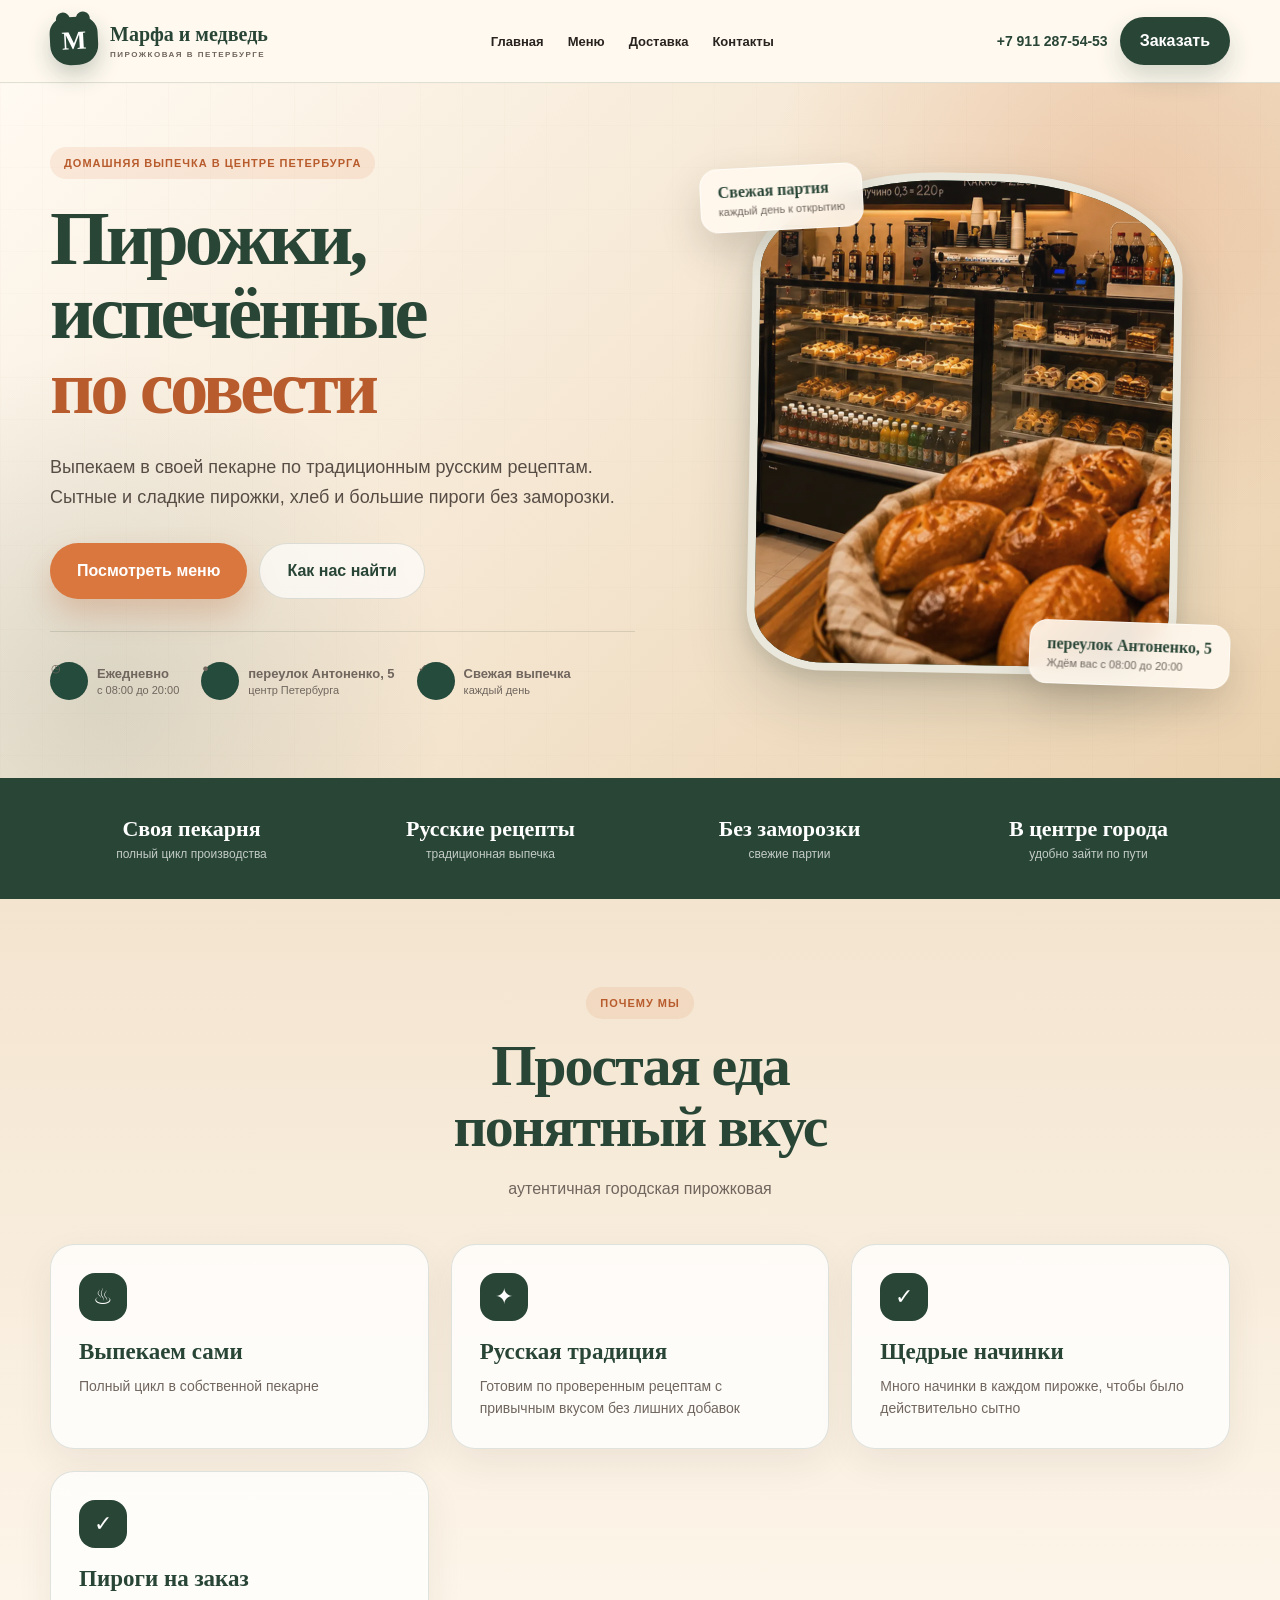
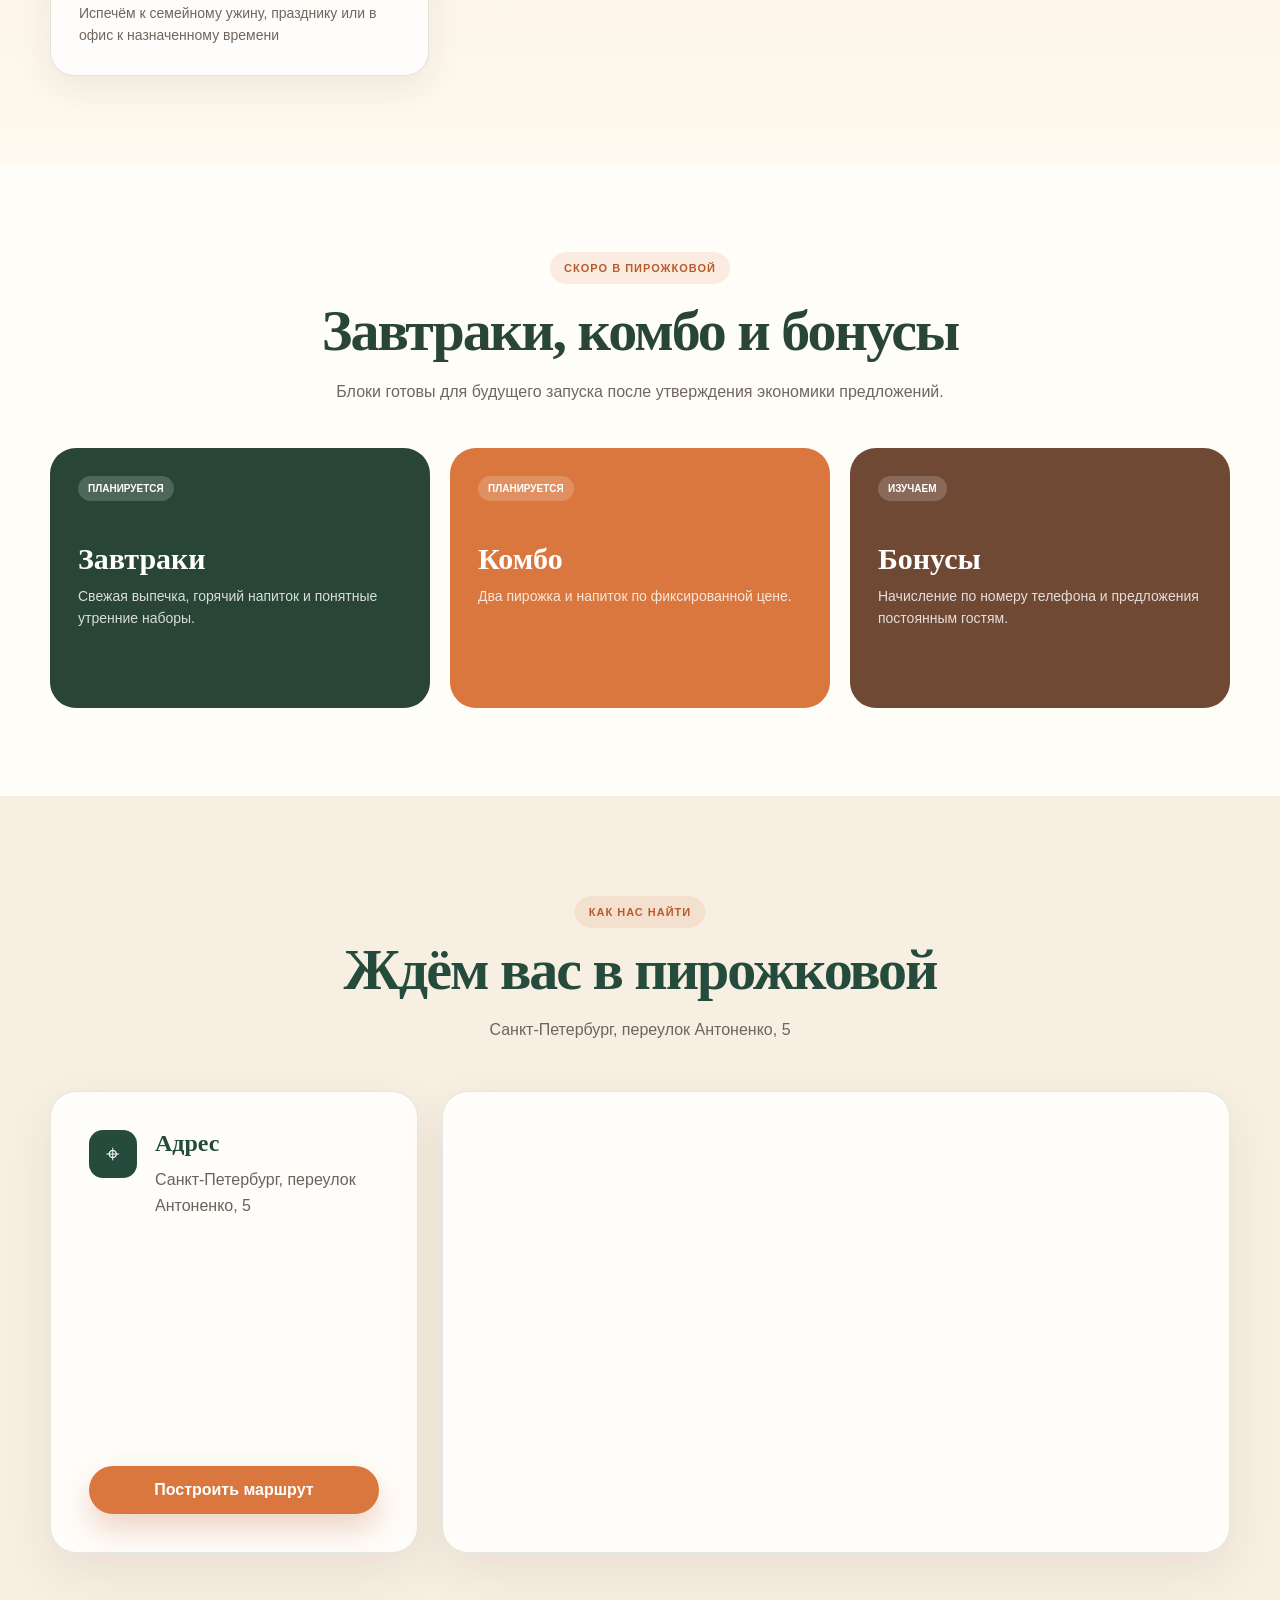
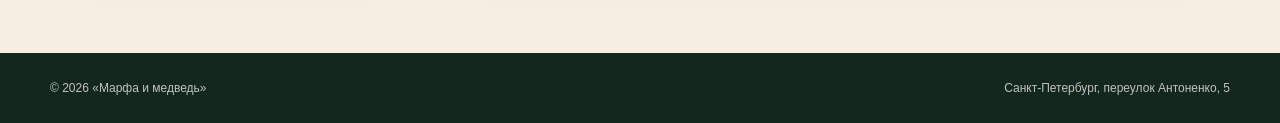
==== index.html @ c8d6aa28 "Что изменил" ====
<!DOCTYPE html>
<html lang="ru">
<head>
  
<meta charset="UTF-8">
<meta name="viewport" content="width=device-width, initial-scale=1.0">
<meta name="theme-color" content="#284536">
<link rel="stylesheet" href="css/style.css">
<link rel="stylesheet" href="css/adaptive.css">
<link rel="stylesheet" href="css/animation.css">

  <meta name="description" content="Пирожковая «Марфа и медведь» в Санкт-Петербурге. Свежая русская выпечка по традиционным рецептам.">
  <title>Марфа и медведь | Пирожковая в Санкт-Петербурге</title>
</head>
<body>
  
<header class="site-header">
  <div class="container header-inner">
    <a class="logo" href="index.html">
      <span class="logo-mark"><span>М</span></span>
      <span class="logo-copy">
        <strong>Марфа и медведь</strong>
        <small>Пирожковая в Петербурге</small>
      </span>
    </a>

    <nav class="main-nav" aria-label="Основная навигация">
      <a href="index.html">Главная</a>
      <a href="menu.html">Меню</a>
      <a href="delivery.html">Доставка</a>
      <a href="contacts.html">Контакты</a>
    </nav>

    <div class="header-actions">
      <a class="header-phone" href="tel:+79112875453">+7 911 287-54-53</a>
      <a class="button button--green" href="menu.html">Заказать</a>
      <button class="menu-toggle" type="button" aria-label="Открыть меню">
        <span></span><span></span><span></span>
      </button>
    </div>

    <nav class="mobile-nav" aria-label="Мобильная навигация">
      <a href="index.html">Главная</a>
      <a href="menu.html">Меню</a>
      <a href="delivery.html">Доставка</a>
      <a href="contacts.html">Контакты</a>
    </nav>
  </div>
</header>


 <main>
 <section class="hero">
  <div class="container hero-grid">

    <div class="hero-content reveal">
      <span class="eyebrow">Домашняя выпечка в центре Петербурга</span>

      <h1>
        Пирожки,<br>
        испечённые<br>
        <span>по совести</span>
      </h1>

      <p class="hero-copy">
        Выпекаем в своей пекарне по традиционным русским рецептам.
        Сытные и сладкие пирожки, хлеб и большие пироги без заморозки.
      </p>

      <div class="hero-actions">
        <a class="button button--orange" href="menu.html">
          Посмотреть меню
        </a>

        <a
          class="button button--light"
          href="https://yandex.com/maps/org/pirozhkovaya/111390859693/?ll=30.311556%2C59.929723&z=18"
          target="_blank"
          rel="noopener noreferrer"
        >
          Как нас найти
        </a>
      </div>

      <div class="hero-facts">
        <div class="hero-fact">
          <span class="fact-icon">◷</span>
          <span>
            <strong>Ежедневно</strong>
            <span>с 08:00 до 20:00</span>
          </span>
        </div>

        <div class="hero-fact">
          <span class="fact-icon">●</span>
          <span>
            <strong>переулок Антоненко, 5</strong>
            <span>центр Петербурга</span>
          </span>
        </div>

        <div class="hero-fact">
          <span class="fact-icon">✓</span>
          <span>
            <strong>Свежая выпечка</strong>
            <span>каждый день</span>
          </span>
        </div>
      </div>
    </div>

    <div class="hero-visual reveal">
      <div class="hero-photo-frame">
        <img
          class="hero-photo"
          src="images/hero.webp"
          alt="Интерьер пирожковой Марфа и медведь"
        >
      </div>

      <div class="hero-note hero-note--top">
        <strong>Свежая партия</strong>
        <span>каждый день к открытию</span>
      </div>

      <div class="hero-note hero-note--bottom">
        <strong>переулок Антоненко, 5</strong>
        <span>Ждём вас с 08:00 до 20:00</span>
      </div>
    </div>

  </div>
</section>

    <section class="trust-strip">
      <div class="container trust-grid">
        <div class="trust-item"><strong>Своя пекарня</strong><span>полный цикл производства</span></div>
        <div class="trust-item"><strong>Русские рецепты</strong><span>традиционная выпечка</span></div>
        <div class="trust-item"><strong>Без заморозки</strong><span>свежие партии</span></div>
        <div class="trust-item"><strong>В центре города</strong><span>удобно зайти по пути</span></div>
      </div>
    </section>

    <section class="section section--sand">
      <div class="container">
        <div class="section-heading reveal">
          <span class="eyebrow">Почему мы</span>
          <h2> Простая еда<br>
            понятный вкус</h2>
          <p>аутентичная городская пирожковая</p>
        </div>

        <div class="card-grid">
          <article class="info-card reveal">
            <div class="info-icon">♨</div>
            <h3>Выпекаем сами</h3>
            <p>Полный цикл в собственной пекарне</p>
          </article>
          <article class="info-card reveal">
            <div class="info-icon">✦</div>
            <h3>Русская традиция</h3>
            <p>Готовим по проверенным рецептам с привычным вкусом без лишних добавок</p>
          </article>
          <article class="info-card reveal">
            <div class="info-icon">✓</div>
            <h3>Щедрые начинки</h3>
            <p>Много начинки в каждом пирожке, чтобы было действительно сытно</p>
          </article>
          <article class="info-card reveal">
            <div class="info-icon">✓</div>
            <h3> Пироги на заказ</h3>
            <p>Испечём к семейному ужину, празднику или в офис к назначенному времени</p>
          </article>
        </div>
      </div>
    </section>

    <section class="section section--paper">
      <div class="container">
        <div class="section-heading reveal">
          <span class="eyebrow">Скоро в пирожковой</span>
          <h2>Завтраки, комбо и бонусы</h2>
          <p>Блоки готовы для будущего запуска после утверждения экономики предложений.</p>
        </div>

        <div class="promo-grid">
          <article class="promo-card reveal"><span class="status">Планируется</span><h3>Завтраки</h3><p>Свежая выпечка, горячий напиток и понятные утренние наборы.</p></article>
          <article class="promo-card reveal"><span class="status">Планируется</span><h3>Комбо</h3><p>Два пирожка и напиток по фиксированной цене.</p></article>
          <article class="promo-card reveal"><span class="status">Изучаем</span><h3>Бонусы</h3><p>Начисление по номеру телефона и предложения постоянным гостям.</p></article>
        </div>
      </div>
    </section>
    <section class="contacts-section" id="contacts">
  <div class="container">
    <div class="section-heading">
      <span class="eyebrow">Как нас найти</span>
      <h2>Ждём вас в пирожковой</h2>
      <p>Санкт-Петербург, переулок Антоненко, 5</p>
    </div>

    <div class="contacts-grid">
      <div class="contacts-info">
        <div class="contact-item">
          <span class="contact-icon">⌖</span>

          <div>
            <h3>Адрес</h3>
            <p>Санкт-Петербург, переулок Антоненко, 5</p>
          </div>
        </div>

        <div class="contact-actions">
          <a
            class="button button--orange"
            href="https://yandex.com/maps/org/pirozhkovaya/111390859693/?ll=30.311556%2C59.929723&z=16"
            target="_blank"
            rel="noopener noreferrer"
          >
            Построить маршрут
          </a>
        </div>
      </div>

      <div class="contacts-map">
        <iframe
          src="https://yandex.com/map-widget/v1/?ll=30.311556%2C59.929723&mode=search&oid=111390859693&ol=biz&z=16"
          width="100%"
          height="460"
          frameborder="0"
          allowfullscreen="true"
          loading="lazy"
          title="Пирожковая на карте"
        ></iframe>
      </div>
    </div>
  </div>
</section>
  </main>

  
<footer class="site-footer">
  <div class="container footer-grid">
    <span>© 2026 «Марфа и медведь»</span>
    <span>Санкт-Петербург, переулок Антоненко, 5</span>
  </div>
</footer>

  <script src="js/app.js"></script>
</body>
</html>
---- css/style.css ----
:root {
  --green: #284536;
  --green-dark: #183126;
  --orange: #d9773e;
  --orange-dark: #b85b2d;
  --cream: #fff9ef;
  --sand: #f3e4cf;
  --paper: #fffdf8;
  --text: #29231f;
  --muted: #70665e;
  --line: rgba(40, 69, 54, 0.14);
  --shadow: 0 22px 60px rgba(55, 42, 30, 0.12);
  --radius: 24px;
  --container: 1180px;
}

* {
  box-sizing: border-box;
}

html {
  scroll-behavior: smooth;
}

body {
  margin: 0;
  color: var(--text);
  background: var(--cream);
  font-family: Arial, Helvetica, sans-serif;
}

body.lock {
  overflow: hidden;
}

a {
  color: inherit;
  text-decoration: none;
}

button,
input,
textarea,
select {
  font: inherit;
}

button {
  cursor: pointer;
}

img,
svg {
  display: block;
  max-width: 100%;
}

.container {
  width: min(var(--container), calc(100% - 40px));
  margin: 0 auto;
}

.section {
  padding: 88px 0;
}

.section--paper {
  background: var(--paper);
}

.section--sand {
  background: linear-gradient(180deg, var(--sand), var(--cream));
}

.section-heading {
  max-width: 760px;
  margin: 0 auto 42px;
  text-align: center;
}

.eyebrow {
  display: inline-flex;
  align-items: center;
  gap: 8px;
  min-height: 32px;
  padding: 0 14px;
  border-radius: 999px;
  color: var(--orange-dark);
  background: rgba(217, 119, 62, 0.12);
  font-size: 11px;
  font-weight: 800;
  letter-spacing: 1px;
  text-transform: uppercase;
}

h1,
h2,
h3 {
  font-family: Georgia, "Times New Roman", serif;
}

h1,
h2,
h3,
p {
  margin-top: 0;
}

h2 {
  margin-bottom: 0;
  color: var(--green);
  font-size: clamp(38px, 5vw, 58px);
  line-height: 1.05;
  letter-spacing: -2px;
}

.section-heading h2 {
  margin-top: 17px;
}

.section-heading p {
  margin: 18px auto 0;
  color: var(--muted);
  font-size: 16px;
  line-height: 1.65;
}

.button {
  display: inline-flex;
  align-items: center;
  justify-content: center;
  min-height: 48px;
  padding: 0 20px;
  border: 0;
  border-radius: 999px;
  font-weight: 800;
  transition: transform 0.2s ease, background 0.2s ease, box-shadow 0.2s ease;
}

.button:hover {
  transform: translateY(-2px);
}

.button--green {
  color: white;
  background: var(--green);
  box-shadow: 0 12px 26px rgba(40, 69, 54, 0.2);
}

.button--green:hover {
  background: var(--green-dark);
}

.button--orange {
  color: white;
  background: var(--orange);
  box-shadow: 0 15px 30px rgba(184, 91, 45, 0.25);
}

.button--orange:hover {
  background: var(--orange-dark);
}

.button--light {
  color: var(--green);
  background: rgba(255, 255, 255, 0.66);
  border: 1px solid var(--line);
}

.site-header {
  position: sticky;
  top: 0;
  z-index: 50;
  background: rgba(255, 249, 239, 0.92);
  border-bottom: 1px solid var(--line);
  backdrop-filter: blur(16px);
}

.header-inner {
  position: relative;
  display: flex;
  align-items: center;
  justify-content: space-between;
  min-height: 82px;
  gap: 20px;
}

.logo {
  display: flex;
  align-items: center;
  gap: 12px;
  flex-shrink: 0;
}

.logo-mark {
  position: relative;
  display: grid;
  place-items: center;
  width: 48px;
  height: 48px;
  color: white;
  background: var(--green);
  border-radius: 16px 16px 20px 20px;
  box-shadow: 0 10px 22px rgba(40, 69, 54, 0.25);
  transform: rotate(-3deg);
}

.logo-mark::before,
.logo-mark::after {
  content: "";
  position: absolute;
  top: -5px;
  width: 14px;
  height: 14px;
  background: var(--green);
  border-radius: 50% 50% 4px 4px;
}

.logo-mark::before {
  left: 7px;
  transform: rotate(-16deg);
}

.logo-mark::after {
  right: 7px;
  transform: rotate(16deg);
}

.logo-mark span {
  position: relative;
  z-index: 2;
  font-family: Georgia, serif;
  font-size: 26px;
  font-weight: 700;
}

.logo-copy strong,
.logo-copy small {
  display: block;
}

.logo-copy strong {
  color: var(--green);
  font-family: Georgia, serif;
  font-size: 20px;
}

.logo-copy small {
  margin-top: 4px;
  color: var(--muted);
  font-size: 8px;
  font-weight: 800;
  letter-spacing: 1.5px;
  text-transform: uppercase;
}

.main-nav {
  display: flex;
  gap: 24px;
}

.main-nav a {
  font-size: 13px;
  font-weight: 800;
}

.main-nav a:hover,
.main-nav a.active {
  color: var(--orange-dark);
}

.header-actions {
  display: flex;
  align-items: center;
  gap: 12px;
}

.header-phone {
  color: var(--green);
  font-size: 14px;
  font-weight: 800;
}

.menu-toggle {
  display: none;
  width: 44px;
  height: 44px;
  padding: 0;
  border: 1px solid var(--line);
  border-radius: 50%;
  background: white;
}

.menu-toggle span {
  display: block;
  width: 18px;
  height: 2px;
  margin: 4px auto;
  background: var(--green);
}

.mobile-nav {
  display: none;
}

.hero {
  position: relative;
  overflow: hidden;
  background:
    radial-gradient(circle at 88% 16%, rgba(217, 119, 62, 0.23), transparent 28%),
    radial-gradient(circle at 8% 88%, rgba(40, 69, 54, 0.14), transparent 26%),
    linear-gradient(135deg, #fffaf2 0%, #f3e3cc 58%, #ead1ae 100%);
}

.hero::before {
  content: "";
  position: absolute;
  inset: 0;
  opacity: 0.28;
  background-image:
    linear-gradient(rgba(110, 75, 50, 0.045) 1px, transparent 1px),
    linear-gradient(90deg, rgba(110, 75, 50, 0.045) 1px, transparent 1px);
  background-size: 42px 42px;
}

.hero-grid {
  position: relative;
  z-index: 2;
  display: grid;
  grid-template-columns: 1.05fr 0.95fr;
  align-items: center;
  gap: 65px;
  min-height: 690px;
  padding: 64px 0 78px;
}

.hero h1 {
  margin: 23px 0 0;
  color: var(--green);
  font-size: clamp(54px, 6vw, 82px);
  line-height: 0.97;
  letter-spacing: -4px;
}

.hero h1 span {
  color: var(--orange-dark);
}

.hero-copy {
  max-width: 610px;
  margin: 28px 0 0;
  color: #574d45;
  font-size: 18px;
  line-height: 1.65;
}

.hero-actions {
  display: flex;
  flex-wrap: wrap;
  gap: 12px;
  margin-top: 30px;
}

.hero-actions .button {
  min-height: 56px;
  padding-inline: 27px;
}

.hero-facts {
  display: flex;
  flex-wrap: wrap;
  gap: 22px;
  margin-top: 32px;
  padding-top: 27px;
  border-top: 1px solid var(--line);
}

.hero-fact {
  display: flex;
  gap: 9px;
  align-items: center;
}

.fact-icon {
  display: grid;
  place-items: center;
  width: 37px;
  height: 37px;
  flex-shrink: 0;
  border: 1px solid var(--line);
  border-radius: 50%;
  color: var(--green);
  background: white;
  font-size: 18px;
}

.hero-fact strong,
.hero-fact span {
  display: block;
}

.hero-fact strong {
  font-size: 13px;
}

.hero-fact span {
  margin-top: 3px;
  color: var(--muted);
  font-size: 11px;
}

.hero-visual {
  position: relative;
  min-height: 550px;
}

.hero-note {
  position: absolute;
  z-index: 5;
  padding: 14px 17px;
  border: 1px solid rgba(255, 255, 255, 0.55);
  border-radius: 18px;
  background: rgba(255, 249, 239, 0.9);
  box-shadow: 0 18px 40px rgba(51, 42, 31, 0.18);
  backdrop-filter: blur(12px);
}

.hero-note strong,
.hero-note span {
  display: block;
}

.hero-note strong {
  color: var(--green);
  font-family: Georgia, serif;
  font-size: 16px;
}

.hero-note span {
  margin-top: 4px;
  color: var(--muted);
  font-size: 11px;
}

.hero-note--top {
  top: 18px;
  left: -3px;
  transform: rotate(-3deg);
}

.hero-note--bottom {
  right: -5px;
  bottom: 12px;
  transform: rotate(2deg);
}

.trust-strip {
  padding: 28px 0;
  color: white;
  background: var(--green);
}

.trust-grid {
  display: grid;
  grid-template-columns: repeat(4, 1fr);
  gap: 16px;
}

.trust-item {
  padding: 10px 16px;
  text-align: center;
}

.trust-item strong,
.trust-item span {
  display: block;
}

.trust-item strong {
  font-family: Georgia, serif;
  font-size: 22px;
}

.trust-item span {
  margin-top: 5px;
  color: rgba(255, 255, 255, 0.72);
  font-size: 12px;
}

.card-grid {
  display: grid;
  grid-template-columns: repeat(3, 1fr);
  gap: 22px;
}

.info-card {
  padding: 28px;
  border: 1px solid var(--line);
  border-radius: var(--radius);
  background: rgba(255, 255, 255, 0.78);
  box-shadow: 0 14px 36px rgba(55, 42, 30, 0.07);
}

.info-card h3 {
  margin: 18px 0 0;
  color: var(--green);
  font-size: 23px;
}

.info-card p {
  margin: 10px 0 0;
  color: var(--muted);
  font-size: 14px;
  line-height: 1.6;
}

.info-icon {
  display: grid;
  place-items: center;
  width: 48px;
  height: 48px;
  border-radius: 16px;
  color: white;
  background: var(--green);
  font-size: 22px;
}

.promo-grid {
  display: grid;
  grid-template-columns: repeat(3, 1fr);
  gap: 20px;
}

.promo-card {
  min-height: 260px;
  padding: 28px;
  border-radius: 26px;
  color: white;
  background: var(--green);
}

.promo-card:nth-child(2) {
  background: var(--orange);
}

.promo-card:nth-child(3) {
  background: #6f4934;
}

.promo-card h3 {
  margin: 42px 0 0;
  font-size: 30px;
  line-height: 1.05;
}

.promo-card p {
  margin: 12px 0 0;
  color: rgba(255, 255, 255, 0.82);
  font-size: 14px;
  line-height: 1.55;
}

.status {
  display: inline-flex;
  padding: 7px 10px;
  border-radius: 999px;
  background: rgba(255, 255, 255, 0.18);
  font-size: 10px;
  font-weight: 800;
  text-transform: uppercase;
}

.page-hero {
  padding: 84px 0 62px;
  background: linear-gradient(135deg, #fffaf2, #f1dfc4);
}

.page-hero h1 {
  margin: 18px 0 0;
  color: var(--green);
  font-size: clamp(46px, 6vw, 72px);
  line-height: 1;
  letter-spacing: -3px;
}

.page-hero p {
  max-width: 700px;
  margin: 20px 0 0;
  color: var(--muted);
  font-size: 17px;
  line-height: 1.65;
}

.site-footer {
  padding: 28px 0;
  color: rgba(255, 255, 255, 0.72);
  background: #14271f;
  font-size: 12px;
}

.footer-grid {
  display: flex;
  justify-content: space-between;
  gap: 20px;
  flex-wrap: wrap;
}
.contacts-section {
  padding: 100px 0;
  background: #f7efe2;
}

.contacts-section .section-heading {
  max-width: 760px;
  margin: 0 auto 48px;
  text-align: center;
}

.contacts-section .section-heading h2 {
  margin: 12px 0 16px;
  color: #244b3c;
}

.contacts-section .section-heading p {
  margin: 0;
  color: #6b665e;
}

.contacts-grid {
  display: grid;
  grid-template-columns: minmax(280px, 0.7fr) minmax(0, 1.5fr);
  gap: 24px;
  align-items: stretch;
}

.contacts-info,
.contacts-map {
  overflow: hidden;
  border: 1px solid rgba(36, 75, 60, 0.12);
  border-radius: 26px;
  background: #fffdf9;
  box-shadow: 0 18px 50px rgba(58, 45, 30, 0.08);
}

.contacts-info {
  display: flex;
  flex-direction: column;
  justify-content: space-between;
  padding: 38px;
}

.contact-item {
  display: flex;
  gap: 18px;
  align-items: flex-start;
}

.contact-icon {
  display: flex;
  flex: 0 0 48px;
  width: 48px;
  height: 48px;
  align-items: center;
  justify-content: center;
  border-radius: 14px;
  background: #244b3c;
  color: #ffffff;
  font-size: 24px;
}

.contact-item h3 {
  margin: 0 0 10px;
  color: #244b3c;
  font-size: 24px;
}

.contact-item p {
  margin: 0;
  color: #68645d;
  line-height: 1.6;
}

.contact-actions {
  margin-top: 40px;
}

.contact-actions .button {
  width: 100%;
  text-align: center;
}

.contacts-map iframe {
  display: block;
  width: 100%;
  min-height: 460px;
  border: 0;
}

@media (max-width: 850px) {
  .contacts-section {
    padding: 70px 0;
  }

  .contacts-grid {
    grid-template-columns: 1fr;
  }

  .contacts-info {
    padding: 28px;
  }

  .contacts-map iframe {
    min-height: 380px;
  }
}

@media (max-width: 520px) {
  .contacts-section {
    padding: 55px 0;
  }

  .contacts-section .section-heading {
    margin-bottom: 30px;
  }

  .contacts-info {
    padding: 24px;
    border-radius: 20px;
  }

  .contacts-map {
    border-radius: 20px;
  }

  .contacts-map iframe {
    height: 340px;
    min-height: 340px;
  }
}.hero-image-placeholder {
  overflow: hidden;
}
.fact-icon {
  display: inline-flex;
  width: 38px;
  height: 38px;
  flex: 0 0 38px;
  align-items: center;
  justify-content: center;
  border-radius: 50%;
  background: #244b3c;
  color: #ffffff;
  font-size: 18px;
  line-height: 1;
}.hero-visual {
  position: relative;
  display: flex;
  align-items: center;
  justify-content: center;
  min-height: 520px;
  isolation: isolate;
}

.hero-photo-frame {
  position: relative;
  width: min(100%, 430px);
  aspect-ratio: 0.86;
  overflow: hidden;

  border: 8px solid rgba(245, 241, 229, 0.95);
  border-radius: 44% 44% 18% 18% / 20% 20% 12% 12%;

  background: #244b3c;
  box-shadow:
    0 28px 60px rgba(37, 53, 44, 0.18),
    0 8px 18px rgba(37, 53, 44, 0.12);

  transform: rotate(1deg);
}

.hero-photo-frame::after {
  content: "";
  position: absolute;
  inset: 0;
  pointer-events: none;
  background:
    linear-gradient(
      to bottom,
      rgba(255, 255, 255, 0.06),
      rgba(20, 45, 35, 0.08)
    );
}

.hero-photo {
  display: block;
  width: 100%;
  height: 100%;
  object-fit: cover;
  object-position: center;
  transform: scale(1.03);
}

.hero-note {
  position: absolute;
  z-index: 2;
}

.hero-note--top {
  top: 18px;
  left: -22px;
}

.hero-note--bottom {
  right: -10px;
  bottom: 10px;
}

@media (max-width: 900px) {
  .hero-visual {
    min-height: auto;
    padding-top: 30px;
  }

  .hero-photo-frame {
    width: min(88vw, 430px);
  }

  .hero-note--top {
    top: 0;
    left: 0;
  }

  .hero-note--bottom {
    right: 0;
    bottom: -12px;
  }
}

@media (max-width: 520px) {
  .hero-photo-frame {
    width: 100%;
    border-width: 6px;
  }

  .hero-note--top {
    left: 8px;
  }

  .hero-note--bottom {
    right: 8px;
  }
}

/* Контакты */

.contact-grid {
  display: grid;
  grid-template-columns: minmax(0, 1fr) minmax(0, 1fr);
  gap: 24px;
  align-items: stretch;
}

.contact-card,
.map-card--embedded {
  min-height: 340px;
  border-radius: 24px;
  box-shadow: var(--shadow);
}

.contact-card {
  padding: 28px;
  border: 1px solid var(--line);
  background: var(--paper);
}

.map-card--embedded {
  position: relative;
  padding: 0;
  overflow: hidden;
  background: transparent;
}

.map-card--embedded iframe {
  position: absolute;
  inset: 0;
  display: block;
  width: 100%;
  height: 100%;
  border: 0;
}

@media (max-width: 850px) {
  .contact-grid {
    grid-template-columns: 1fr;
  }

  .map-card--embedded,
  .map-card--embedded iframe {
    min-height: 360px;
  }
}.map-card.map-card--embedded {
  padding: 0;
}/* Исправление главного экрана */

.hero-grid {
  position: relative;
  z-index: 2;
  display: grid;
  grid-template-columns: minmax(0, 1.05fr) minmax(380px, 0.95fr);
  align-items: center;
  gap: 65px;
  min-height: 690px;
  padding: 64px 0 78px;
}

.hero-content {
  min-width: 0;
}

.hero-visual {
  position: relative;
  display: flex;
  align-items: center;
  justify-content: center;
  width: 100%;
  min-width: 0;
  min-height: 550px;
}

.hero-photo-frame {
  position: relative;
  width: min(100%, 430px);
  aspect-ratio: 0.86;
  overflow: hidden;
  border: 8px solid rgba(245, 241, 229, 0.95);
  border-radius: 44% 44% 18% 18% / 20% 20% 12% 12%;
  background: #244b3c;
  box-shadow:
    0 28px 60px rgba(37, 53, 44, 0.18),
    0 8px 18px rgba(37, 53, 44, 0.12);
  transform: rotate(1deg);
}

.hero-photo {
  display: block;
  width: 100%;
  height: 100%;
  object-fit: cover;
  object-position: center;
  transform: scale(1.03);
}

.hero-note--top {
  top: 18px;
  left: 0;
}

.hero-note--bottom {
  right: 0;
  bottom: 12px;
}

@media (max-width: 900px) {
  .hero-grid {
    grid-template-columns: 1fr;
    gap: 45px;
    padding: 55px 0 75px;
  }

  .hero-visual {
    min-height: 520px;
  }
}

@media (max-width: 520px) {
  .hero-grid {
    padding: 42px 0 60px;
  }

  .hero-visual {
    min-height: 430px;
  }

  .hero-photo-frame {
    width: min(100%, 360px);
  }
}
---- css/adaptive.css ----
@media (max-width: 1050px) {
  .main-nav {
    display: none;
  }

  .header-phone {
    display: none;
  }

  .hero-grid {
    grid-template-columns: 1fr 430px;
    gap: 30px;
  }

  .card-grid {
    grid-template-columns: repeat(2, 1fr);
  }
}

@media (max-width: 850px) {
  .menu-toggle {
    display: block;
  }

  .header-actions .button {
    display: none;
  }

  .mobile-nav {
    position: absolute;
    top: 82px;
    right: 0;
    left: 0;
    display: grid;
    gap: 8px;
    padding: 17px;
    border: 1px solid var(--line);
    border-radius: 20px;
    background: var(--cream);
    box-shadow: var(--shadow);
    opacity: 0;
    visibility: hidden;
    transform: translateY(-10px);
    transition: 0.25s;
  }

  .mobile-nav.open {
    opacity: 1;
    visibility: visible;
    transform: none;
  }

  .mobile-nav a {
    padding: 11px;
    border-radius: 12px;
    font-weight: 800;
  }

  .hero-grid {
    grid-template-columns: 1fr;
  }

  .hero-visual {
    min-height: 520px;
  }

  .hero-image-placeholder {
    right: 50%;
    transform: translateX(50%) rotate(2deg);
  }

  .hero-note--top {
    left: 4%;
  }

  .hero-note--bottom {
    right: 4%;
  }

  .trust-grid {
    grid-template-columns: repeat(2, 1fr);
  }

  .promo-grid {
    grid-template-columns: 1fr;
  }
}

@media (max-width: 650px) {
  .container {
    width: calc(100% - 28px);
  }

  .section {
    padding: 66px 0;
  }

  .hero-grid {
    min-height: auto;
    padding: 48px 0 58px;
  }

  .hero h1 {
    font-size: clamp(46px, 14vw, 64px);
    letter-spacing: -2px;
  }

  .hero-copy {
    font-size: 16px;
  }

  .hero-actions {
    display: grid;
  }

  .hero-actions .button {
    width: 100%;
  }

  .hero-facts {
    display: grid;
    grid-template-columns: 1fr 1fr;
  }

  .hero-visual {
    min-height: 425px;
  }

  .hero-image-placeholder {
    width: 92%;
    height: 380px;
    border-width: 7px;
  }

  .hero-note {
    padding: 10px 12px;
  }

  .hero-note strong {
    font-size: 13px;
  }

  .hero-note span {
    font-size: 9px;
  }

  .trust-grid,
  .card-grid {
    grid-template-columns: 1fr;
  }

  .logo-copy strong {
    font-size: 17px;
  }

  .logo-copy small {
    display: none;
  }

  .footer-grid {
    flex-direction: column;
  }
}
---- css/animation.css ----
.reveal {
  opacity: 0;
  transform: translateY(20px);
  transition: opacity 0.65s ease, transform 0.65s ease;
}

.reveal.visible {
  opacity: 1;
  transform: none;
}

@media (prefers-reduced-motion: reduce) {
  *,
  *::before,
  *::after {
    animation: none !important;
    transition: none !important;
    scroll-behavior: auto !important;
  }

  .reveal {
    opacity: 1;
    transform: none;
  }
}
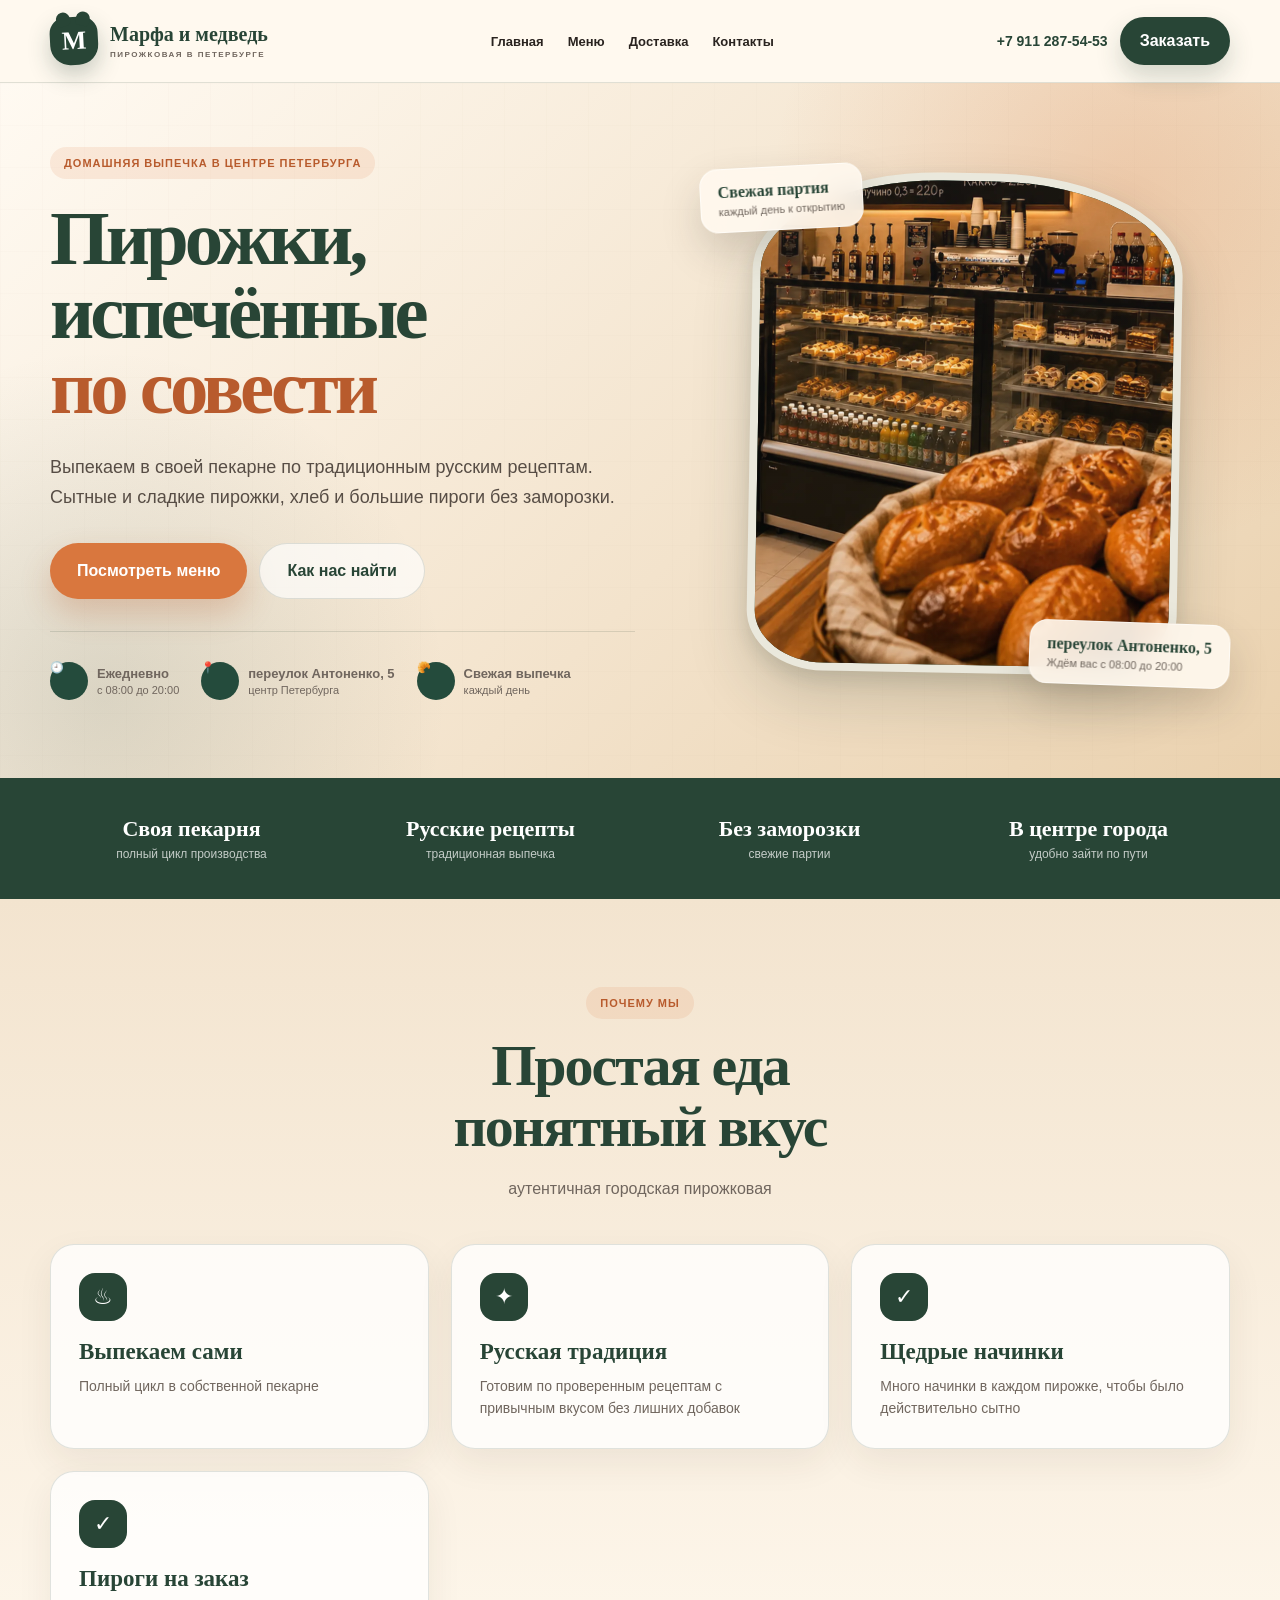
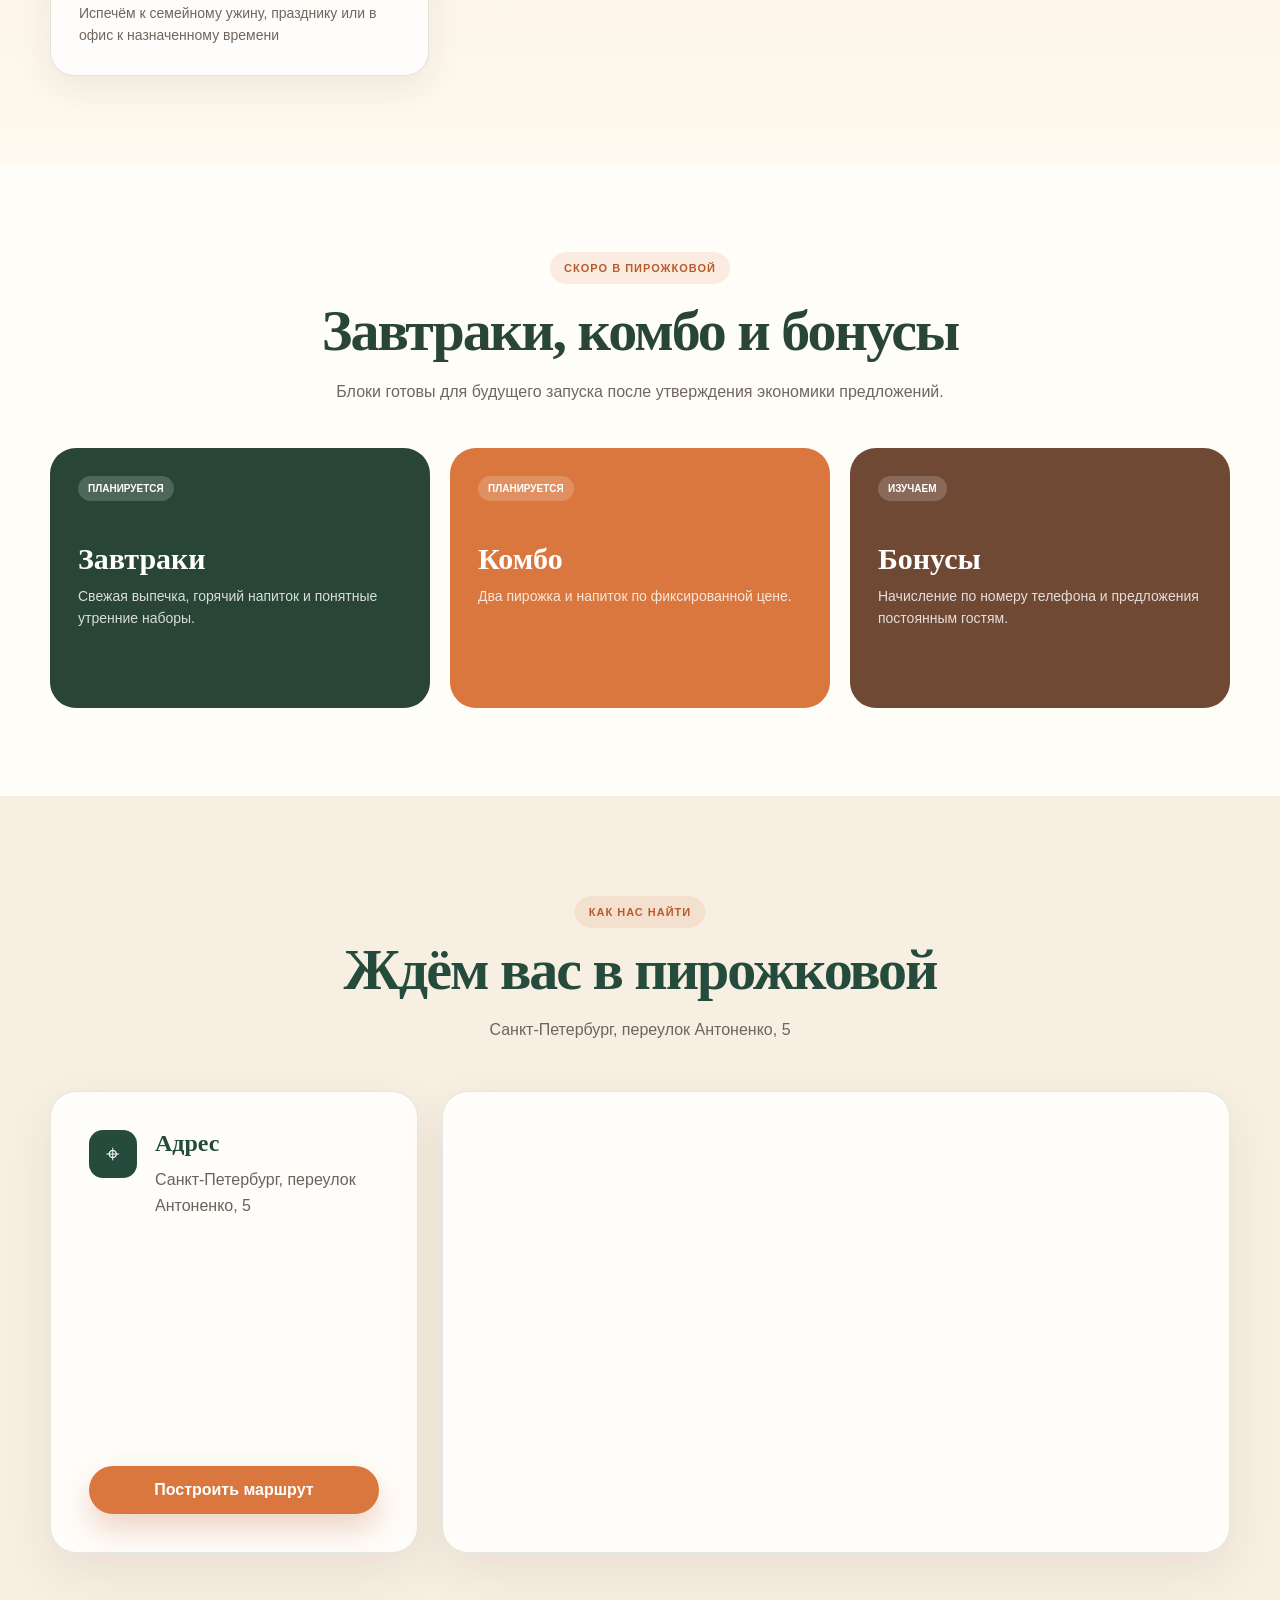
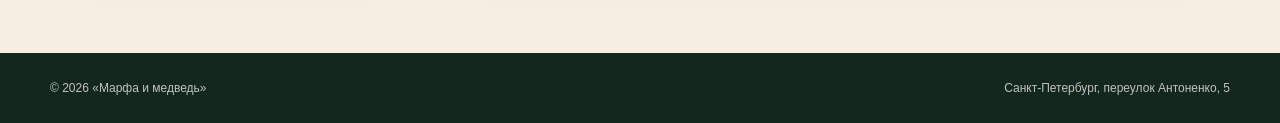
==== commit 68f5496d: "Что изменил" ====
--- a/index.html
+++ b/index.html
@@ -83,30 +83,30 @@
       </div>
 
       <div class="hero-facts">
-        <div class="hero-fact">
-          <span class="fact-icon">◷</span>
-          <span>
-            <strong>Ежедневно</strong>
-            <span>с 08:00 до 20:00</span>
-          </span>
-        </div>
-
-        <div class="hero-fact">
-          <span class="fact-icon">●</span>
-          <span>
-            <strong>переулок Антоненко, 5</strong>
-            <span>центр Петербурга</span>
-          </span>
-        </div>
-
-        <div class="hero-fact">
-          <span class="fact-icon">✓</span>
-          <span>
-            <strong>Свежая выпечка</strong>
-            <span>каждый день</span>
-          </span>
-        </div>
-      </div>
+  <div class="hero-fact">
+    <span class="fact-icon">🕘</span>
+    <span>
+      <strong>Ежедневно</strong>
+      <span>с 08:00 до 20:00</span>
+    </span>
+  </div>
+
+  <div class="hero-fact">
+    <span class="fact-icon">📍</span>
+    <span>
+      <strong>переулок Антоненко, 5</strong>
+      <span>центр Петербурга</span>
+    </span>
+  </div>
+
+  <div class="hero-fact">
+    <span class="fact-icon">🥐</span>
+    <span>
+      <strong>Свежая выпечка</strong>
+      <span>каждый день</span>
+    </span>
+  </div>
+</div>
     </div>
 
     <div class="hero-visual reveal">
--- a/css/style.css
+++ b/css/style.css
@@ -383,16 +383,12 @@
 }
 
 .fact-icon {
-  display: grid;
-  place-items: center;
-  width: 37px;
-  height: 37px;
-  flex-shrink: 0;
-  border: 1px solid var(--line);
-  border-radius: 50%;
-  color: var(--green);
-  background: white;
-  font-size: 18px;
+  display: inline-flex;
+  align-items: center;
+  justify-content: center;
+  font-size: 28px;
+  line-height: 1;
+  margin-top: -2px; /* немного выровняет по тексту */
 }
 
 .hero-fact strong,
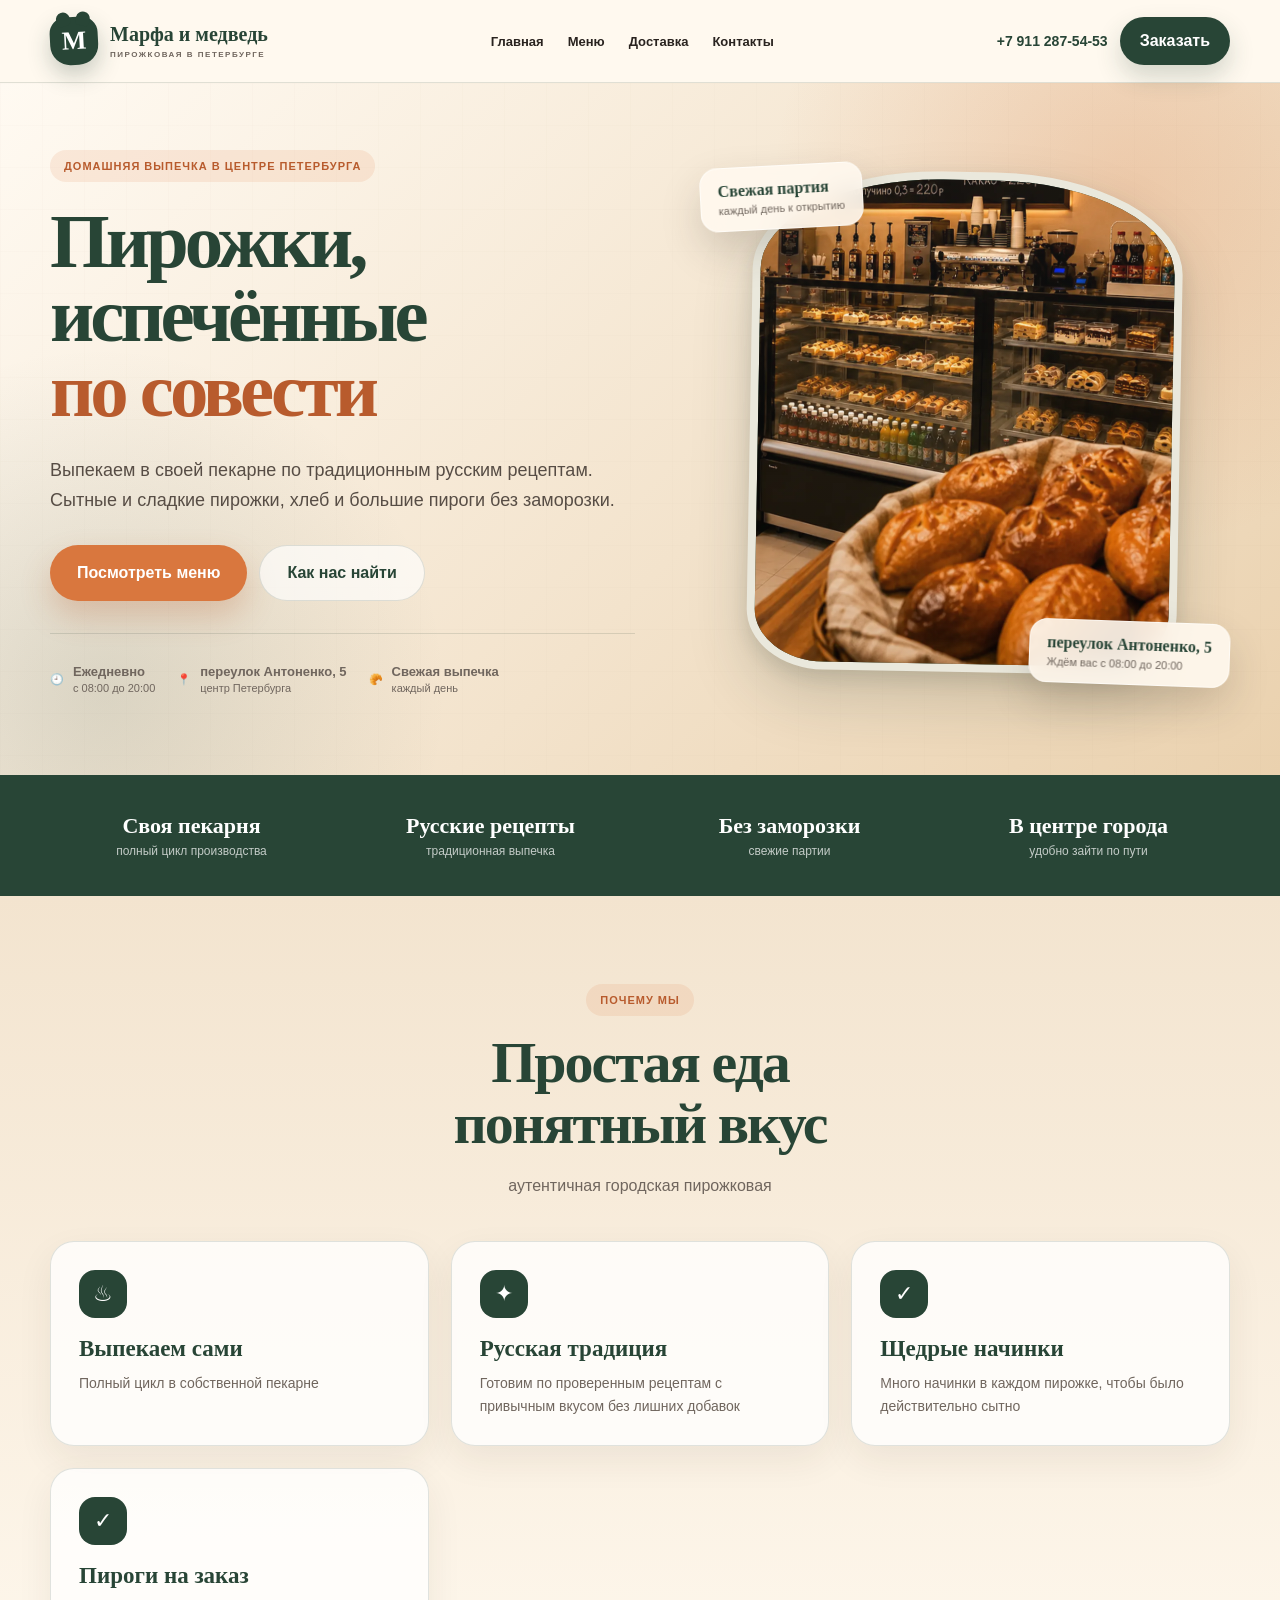
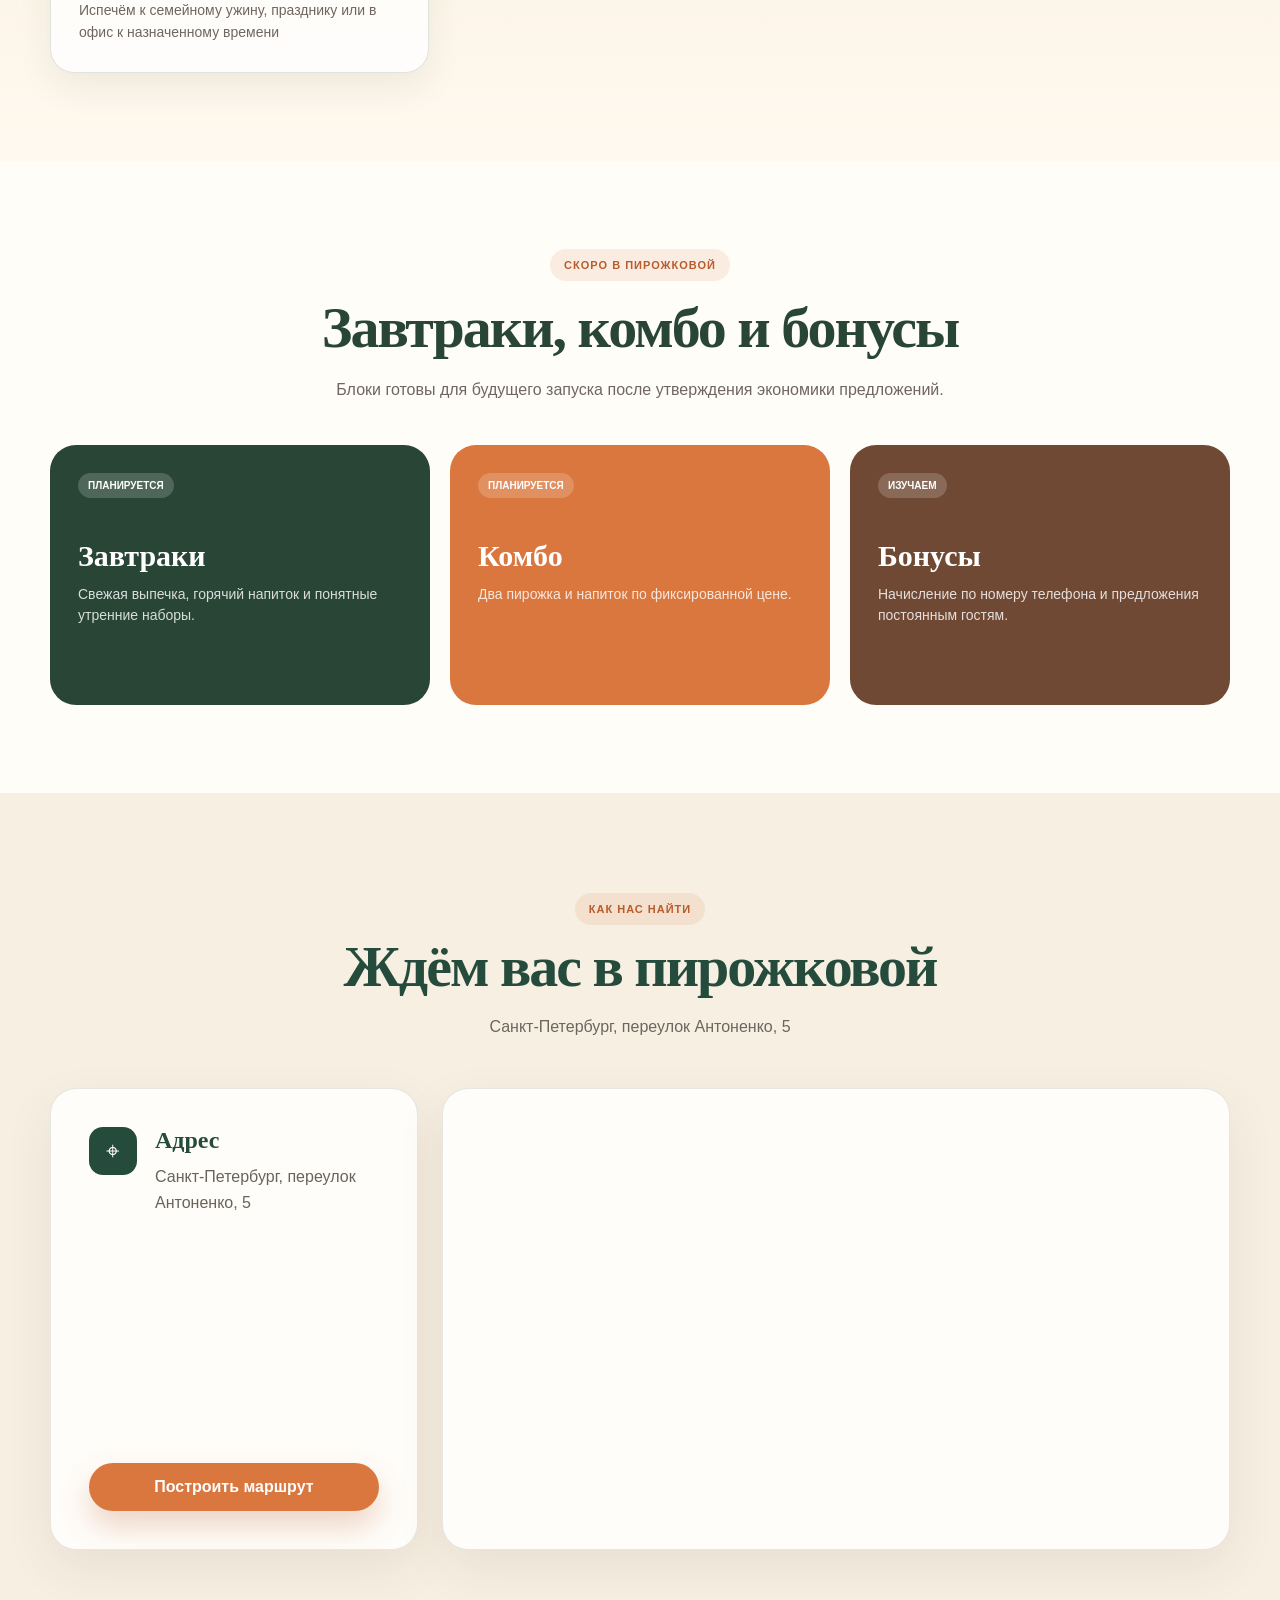
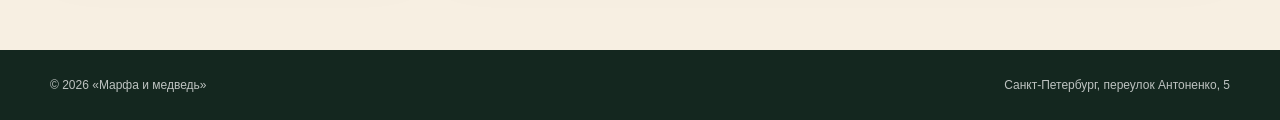
==== commit 1295e334: "Что изменил" ====
--- a/index.html
+++ b/index.html
@@ -5,7 +5,7 @@
 <meta charset="UTF-8">
 <meta name="viewport" content="width=device-width, initial-scale=1.0">
 <meta name="theme-color" content="#284536">
-<link rel="stylesheet" href="css/style.css">
+<link rel="stylesheet" href="css/style.css?v=4">
 <link rel="stylesheet" href="css/adaptive.css">
 <link rel="stylesheet" href="css/animation.css">
 
--- a/css/style.css
+++ b/css/style.css
@@ -382,15 +382,6 @@
   align-items: center;
 }
 
-.fact-icon {
-  display: inline-flex;
-  align-items: center;
-  justify-content: center;
-  font-size: 28px;
-  line-height: 1;
-  margin-top: -2px; /* немного выровняет по тексту */
-}
-
 .hero-fact strong,
 .hero-fact span {
   display: block;
@@ -735,19 +726,7 @@
 }.hero-image-placeholder {
   overflow: hidden;
 }
-.fact-icon {
-  display: inline-flex;
-  width: 38px;
-  height: 38px;
-  flex: 0 0 38px;
-  align-items: center;
-  justify-content: center;
-  border-radius: 50%;
-  background: #244b3c;
-  color: #ffffff;
-  font-size: 18px;
-  line-height: 1;
-}.hero-visual {
+.hero-visual {
   position: relative;
   display: flex;
   align-items: center;
@@ -979,4 +958,20 @@
   .hero-photo-frame {
     width: min(100%, 360px);
   }
+}.fact-icon {
+  display: inline-block;
+  width: auto;
+  height: auto;
+  min-width: 0;
+  min-height: 0;
+  flex: 0 0 auto;
+  margin: 0;
+  padding: 0;
+  border: 0;
+  border-radius: 0;
+  background: transparent;
+  box-shadow: none;
+  color: inherit;
+  font-size: 28px;
+  line-height: 1;
 }
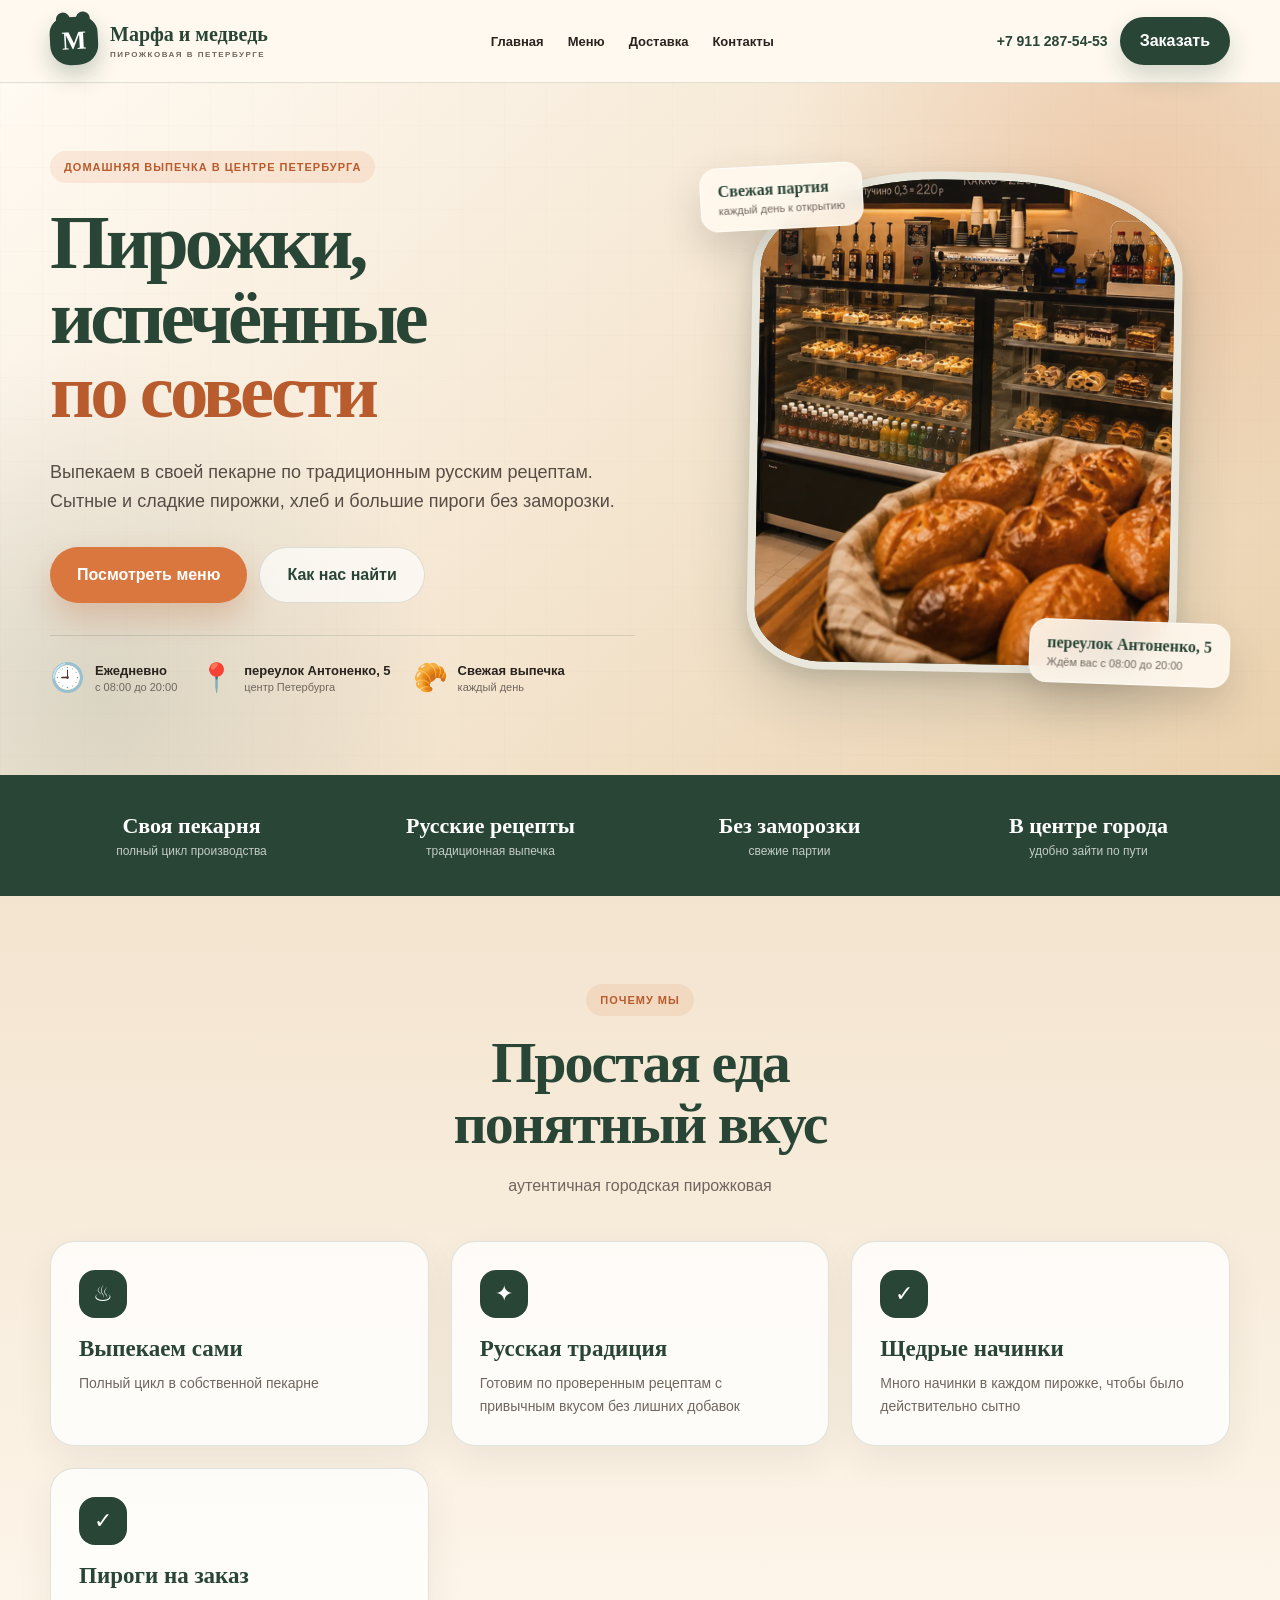
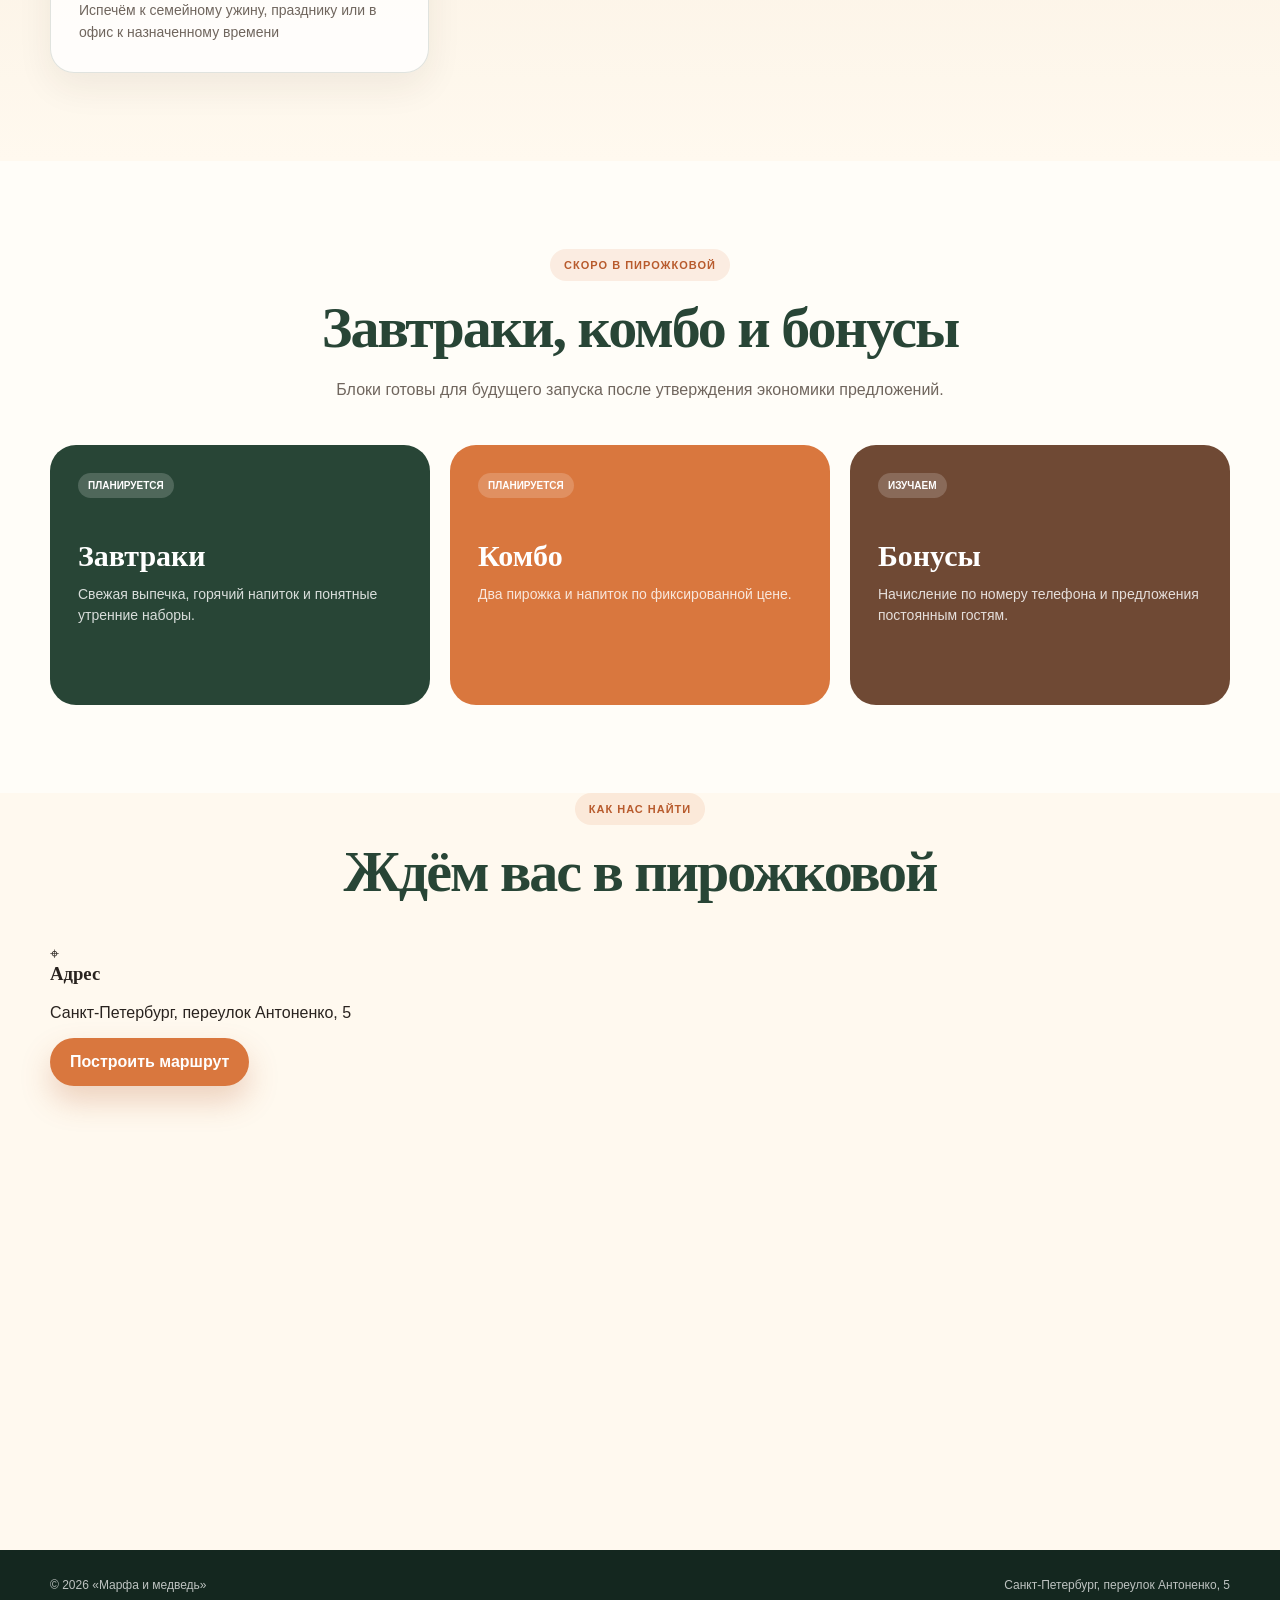
==== commit b36c81bc: "Что изменил" ====
--- a/index.html
+++ b/index.html
@@ -195,7 +195,6 @@
     <div class="section-heading">
       <span class="eyebrow">Как нас найти</span>
       <h2>Ждём вас в пирожковой</h2>
-      <p>Санкт-Петербург, переулок Антоненко, 5</p>
     </div>
 
     <div class="contacts-grid">
--- a/css/style.css
+++ b/css/style.css
@@ -1,4 +1,3 @@
-
 :root {
   --green: #284536;
   --green-dark: #183126;
@@ -15,6 +14,8 @@
   --container: 1180px;
 }
 
+/* Общие настройки */
+
 * {
   box-sizing: border-box;
 }
@@ -72,6 +73,8 @@
 .section--sand {
   background: linear-gradient(180deg, var(--sand), var(--cream));
 }
+
+/* Заголовки секций */
 
 .section-heading {
   max-width: 760px;
@@ -126,6 +129,8 @@
   line-height: 1.65;
 }
 
+/* Кнопки */
+
 .button {
   display: inline-flex;
   align-items: center;
@@ -135,7 +140,10 @@
   border: 0;
   border-radius: 999px;
   font-weight: 800;
-  transition: transform 0.2s ease, background 0.2s ease, box-shadow 0.2s ease;
+  transition:
+    transform 0.2s ease,
+    background 0.2s ease,
+    box-shadow 0.2s ease;
 }
 
 .button:hover {
@@ -143,7 +151,7 @@
 }
 
 .button--green {
-  color: white;
+  color: #ffffff;
   background: var(--green);
   box-shadow: 0 12px 26px rgba(40, 69, 54, 0.2);
 }
@@ -153,7 +161,7 @@
 }
 
 .button--orange {
-  color: white;
+  color: #ffffff;
   background: var(--orange);
   box-shadow: 0 15px 30px rgba(184, 91, 45, 0.25);
 }
@@ -167,6 +175,8 @@
   background: rgba(255, 255, 255, 0.66);
   border: 1px solid var(--line);
 }
+
+/* Шапка */
 
 .site-header {
   position: sticky;
@@ -199,7 +209,7 @@
   place-items: center;
   width: 48px;
   height: 48px;
-  color: white;
+  color: #ffffff;
   background: var(--green);
   border-radius: 16px 16px 20px 20px;
   box-shadow: 0 10px 22px rgba(40, 69, 54, 0.25);
@@ -289,7 +299,7 @@
   padding: 0;
   border: 1px solid var(--line);
   border-radius: 50%;
-  background: white;
+  background: #ffffff;
 }
 
 .menu-toggle span {
@@ -304,12 +314,22 @@
   display: none;
 }
 
+/* Главный экран */
+
 .hero {
   position: relative;
   overflow: hidden;
   background:
-    radial-gradient(circle at 88% 16%, rgba(217, 119, 62, 0.23), transparent 28%),
-    radial-gradient(circle at 8% 88%, rgba(40, 69, 54, 0.14), transparent 26%),
+    radial-gradient(
+      circle at 88% 16%,
+      rgba(217, 119, 62, 0.23),
+      transparent 28%
+    ),
+    radial-gradient(
+      circle at 8% 88%,
+      rgba(40, 69, 54, 0.14),
+      transparent 26%
+    ),
     linear-gradient(135deg, #fffaf2 0%, #f3e3cc 58%, #ead1ae 100%);
 }
 
@@ -319,562 +339,17 @@
   inset: 0;
   opacity: 0.28;
   background-image:
-    linear-gradient(rgba(110, 75, 50, 0.045) 1px, transparent 1px),
-    linear-gradient(90deg, rgba(110, 75, 50, 0.045) 1px, transparent 1px);
+    linear-gradient(
+      rgba(110, 75, 50, 0.045) 1px,
+      transparent 1px
+    ),
+    linear-gradient(
+      90deg,
+      rgba(110, 75, 50, 0.045) 1px,
+      transparent 1px
+    );
   background-size: 42px 42px;
 }
-
-.hero-grid {
-  position: relative;
-  z-index: 2;
-  display: grid;
-  grid-template-columns: 1.05fr 0.95fr;
-  align-items: center;
-  gap: 65px;
-  min-height: 690px;
-  padding: 64px 0 78px;
-}
-
-.hero h1 {
-  margin: 23px 0 0;
-  color: var(--green);
-  font-size: clamp(54px, 6vw, 82px);
-  line-height: 0.97;
-  letter-spacing: -4px;
-}
-
-.hero h1 span {
-  color: var(--orange-dark);
-}
-
-.hero-copy {
-  max-width: 610px;
-  margin: 28px 0 0;
-  color: #574d45;
-  font-size: 18px;
-  line-height: 1.65;
-}
-
-.hero-actions {
-  display: flex;
-  flex-wrap: wrap;
-  gap: 12px;
-  margin-top: 30px;
-}
-
-.hero-actions .button {
-  min-height: 56px;
-  padding-inline: 27px;
-}
-
-.hero-facts {
-  display: flex;
-  flex-wrap: wrap;
-  gap: 22px;
-  margin-top: 32px;
-  padding-top: 27px;
-  border-top: 1px solid var(--line);
-}
-
-.hero-fact {
-  display: flex;
-  gap: 9px;
-  align-items: center;
-}
-
-.hero-fact strong,
-.hero-fact span {
-  display: block;
-}
-
-.hero-fact strong {
-  font-size: 13px;
-}
-
-.hero-fact span {
-  margin-top: 3px;
-  color: var(--muted);
-  font-size: 11px;
-}
-
-.hero-visual {
-  position: relative;
-  min-height: 550px;
-}
-
-.hero-note {
-  position: absolute;
-  z-index: 5;
-  padding: 14px 17px;
-  border: 1px solid rgba(255, 255, 255, 0.55);
-  border-radius: 18px;
-  background: rgba(255, 249, 239, 0.9);
-  box-shadow: 0 18px 40px rgba(51, 42, 31, 0.18);
-  backdrop-filter: blur(12px);
-}
-
-.hero-note strong,
-.hero-note span {
-  display: block;
-}
-
-.hero-note strong {
-  color: var(--green);
-  font-family: Georgia, serif;
-  font-size: 16px;
-}
-
-.hero-note span {
-  margin-top: 4px;
-  color: var(--muted);
-  font-size: 11px;
-}
-
-.hero-note--top {
-  top: 18px;
-  left: -3px;
-  transform: rotate(-3deg);
-}
-
-.hero-note--bottom {
-  right: -5px;
-  bottom: 12px;
-  transform: rotate(2deg);
-}
-
-.trust-strip {
-  padding: 28px 0;
-  color: white;
-  background: var(--green);
-}
-
-.trust-grid {
-  display: grid;
-  grid-template-columns: repeat(4, 1fr);
-  gap: 16px;
-}
-
-.trust-item {
-  padding: 10px 16px;
-  text-align: center;
-}
-
-.trust-item strong,
-.trust-item span {
-  display: block;
-}
-
-.trust-item strong {
-  font-family: Georgia, serif;
-  font-size: 22px;
-}
-
-.trust-item span {
-  margin-top: 5px;
-  color: rgba(255, 255, 255, 0.72);
-  font-size: 12px;
-}
-
-.card-grid {
-  display: grid;
-  grid-template-columns: repeat(3, 1fr);
-  gap: 22px;
-}
-
-.info-card {
-  padding: 28px;
-  border: 1px solid var(--line);
-  border-radius: var(--radius);
-  background: rgba(255, 255, 255, 0.78);
-  box-shadow: 0 14px 36px rgba(55, 42, 30, 0.07);
-}
-
-.info-card h3 {
-  margin: 18px 0 0;
-  color: var(--green);
-  font-size: 23px;
-}
-
-.info-card p {
-  margin: 10px 0 0;
-  color: var(--muted);
-  font-size: 14px;
-  line-height: 1.6;
-}
-
-.info-icon {
-  display: grid;
-  place-items: center;
-  width: 48px;
-  height: 48px;
-  border-radius: 16px;
-  color: white;
-  background: var(--green);
-  font-size: 22px;
-}
-
-.promo-grid {
-  display: grid;
-  grid-template-columns: repeat(3, 1fr);
-  gap: 20px;
-}
-
-.promo-card {
-  min-height: 260px;
-  padding: 28px;
-  border-radius: 26px;
-  color: white;
-  background: var(--green);
-}
-
-.promo-card:nth-child(2) {
-  background: var(--orange);
-}
-
-.promo-card:nth-child(3) {
-  background: #6f4934;
-}
-
-.promo-card h3 {
-  margin: 42px 0 0;
-  font-size: 30px;
-  line-height: 1.05;
-}
-
-.promo-card p {
-  margin: 12px 0 0;
-  color: rgba(255, 255, 255, 0.82);
-  font-size: 14px;
-  line-height: 1.55;
-}
-
-.status {
-  display: inline-flex;
-  padding: 7px 10px;
-  border-radius: 999px;
-  background: rgba(255, 255, 255, 0.18);
-  font-size: 10px;
-  font-weight: 800;
-  text-transform: uppercase;
-}
-
-.page-hero {
-  padding: 84px 0 62px;
-  background: linear-gradient(135deg, #fffaf2, #f1dfc4);
-}
-
-.page-hero h1 {
-  margin: 18px 0 0;
-  color: var(--green);
-  font-size: clamp(46px, 6vw, 72px);
-  line-height: 1;
-  letter-spacing: -3px;
-}
-
-.page-hero p {
-  max-width: 700px;
-  margin: 20px 0 0;
-  color: var(--muted);
-  font-size: 17px;
-  line-height: 1.65;
-}
-
-.site-footer {
-  padding: 28px 0;
-  color: rgba(255, 255, 255, 0.72);
-  background: #14271f;
-  font-size: 12px;
-}
-
-.footer-grid {
-  display: flex;
-  justify-content: space-between;
-  gap: 20px;
-  flex-wrap: wrap;
-}
-.contacts-section {
-  padding: 100px 0;
-  background: #f7efe2;
-}
-
-.contacts-section .section-heading {
-  max-width: 760px;
-  margin: 0 auto 48px;
-  text-align: center;
-}
-
-.contacts-section .section-heading h2 {
-  margin: 12px 0 16px;
-  color: #244b3c;
-}
-
-.contacts-section .section-heading p {
-  margin: 0;
-  color: #6b665e;
-}
-
-.contacts-grid {
-  display: grid;
-  grid-template-columns: minmax(280px, 0.7fr) minmax(0, 1.5fr);
-  gap: 24px;
-  align-items: stretch;
-}
-
-.contacts-info,
-.contacts-map {
-  overflow: hidden;
-  border: 1px solid rgba(36, 75, 60, 0.12);
-  border-radius: 26px;
-  background: #fffdf9;
-  box-shadow: 0 18px 50px rgba(58, 45, 30, 0.08);
-}
-
-.contacts-info {
-  display: flex;
-  flex-direction: column;
-  justify-content: space-between;
-  padding: 38px;
-}
-
-.contact-item {
-  display: flex;
-  gap: 18px;
-  align-items: flex-start;
-}
-
-.contact-icon {
-  display: flex;
-  flex: 0 0 48px;
-  width: 48px;
-  height: 48px;
-  align-items: center;
-  justify-content: center;
-  border-radius: 14px;
-  background: #244b3c;
-  color: #ffffff;
-  font-size: 24px;
-}
-
-.contact-item h3 {
-  margin: 0 0 10px;
-  color: #244b3c;
-  font-size: 24px;
-}
-
-.contact-item p {
-  margin: 0;
-  color: #68645d;
-  line-height: 1.6;
-}
-
-.contact-actions {
-  margin-top: 40px;
-}
-
-.contact-actions .button {
-  width: 100%;
-  text-align: center;
-}
-
-.contacts-map iframe {
-  display: block;
-  width: 100%;
-  min-height: 460px;
-  border: 0;
-}
-
-@media (max-width: 850px) {
-  .contacts-section {
-    padding: 70px 0;
-  }
-
-  .contacts-grid {
-    grid-template-columns: 1fr;
-  }
-
-  .contacts-info {
-    padding: 28px;
-  }
-
-  .contacts-map iframe {
-    min-height: 380px;
-  }
-}
-
-@media (max-width: 520px) {
-  .contacts-section {
-    padding: 55px 0;
-  }
-
-  .contacts-section .section-heading {
-    margin-bottom: 30px;
-  }
-
-  .contacts-info {
-    padding: 24px;
-    border-radius: 20px;
-  }
-
-  .contacts-map {
-    border-radius: 20px;
-  }
-
-  .contacts-map iframe {
-    height: 340px;
-    min-height: 340px;
-  }
-}.hero-image-placeholder {
-  overflow: hidden;
-}
-.hero-visual {
-  position: relative;
-  display: flex;
-  align-items: center;
-  justify-content: center;
-  min-height: 520px;
-  isolation: isolate;
-}
-
-.hero-photo-frame {
-  position: relative;
-  width: min(100%, 430px);
-  aspect-ratio: 0.86;
-  overflow: hidden;
-
-  border: 8px solid rgba(245, 241, 229, 0.95);
-  border-radius: 44% 44% 18% 18% / 20% 20% 12% 12%;
-
-  background: #244b3c;
-  box-shadow:
-    0 28px 60px rgba(37, 53, 44, 0.18),
-    0 8px 18px rgba(37, 53, 44, 0.12);
-
-  transform: rotate(1deg);
-}
-
-.hero-photo-frame::after {
-  content: "";
-  position: absolute;
-  inset: 0;
-  pointer-events: none;
-  background:
-    linear-gradient(
-      to bottom,
-      rgba(255, 255, 255, 0.06),
-      rgba(20, 45, 35, 0.08)
-    );
-}
-
-.hero-photo {
-  display: block;
-  width: 100%;
-  height: 100%;
-  object-fit: cover;
-  object-position: center;
-  transform: scale(1.03);
-}
-
-.hero-note {
-  position: absolute;
-  z-index: 2;
-}
-
-.hero-note--top {
-  top: 18px;
-  left: -22px;
-}
-
-.hero-note--bottom {
-  right: -10px;
-  bottom: 10px;
-}
-
-@media (max-width: 900px) {
-  .hero-visual {
-    min-height: auto;
-    padding-top: 30px;
-  }
-
-  .hero-photo-frame {
-    width: min(88vw, 430px);
-  }
-
-  .hero-note--top {
-    top: 0;
-    left: 0;
-  }
-
-  .hero-note--bottom {
-    right: 0;
-    bottom: -12px;
-  }
-}
-
-@media (max-width: 520px) {
-  .hero-photo-frame {
-    width: 100%;
-    border-width: 6px;
-  }
-
-  .hero-note--top {
-    left: 8px;
-  }
-
-  .hero-note--bottom {
-    right: 8px;
-  }
-}
-
-/* Контакты */
-
-.contact-grid {
-  display: grid;
-  grid-template-columns: minmax(0, 1fr) minmax(0, 1fr);
-  gap: 24px;
-  align-items: stretch;
-}
-
-.contact-card,
-.map-card--embedded {
-  min-height: 340px;
-  border-radius: 24px;
-  box-shadow: var(--shadow);
-}
-
-.contact-card {
-  padding: 28px;
-  border: 1px solid var(--line);
-  background: var(--paper);
-}
-
-.map-card--embedded {
-  position: relative;
-  padding: 0;
-  overflow: hidden;
-  background: transparent;
-}
-
-.map-card--embedded iframe {
-  position: absolute;
-  inset: 0;
-  display: block;
-  width: 100%;
-  height: 100%;
-  border: 0;
-}
-
-@media (max-width: 850px) {
-  .contact-grid {
-    grid-template-columns: 1fr;
-  }
-
-  .map-card--embedded,
-  .map-card--embedded iframe {
-    min-height: 360px;
-  }
-}.map-card.map-card--embedded {
-  padding: 0;
-}/* Исправление главного экрана */
 
 .hero-grid {
   position: relative;
@@ -891,75 +366,59 @@
   min-width: 0;
 }
 
-.hero-visual {
-  position: relative;
+.hero h1 {
+  margin: 23px 0 0;
+  color: var(--green);
+  font-size: clamp(54px, 6vw, 82px);
+  line-height: 0.97;
+  letter-spacing: -4px;
+}
+
+.hero h1 span {
+  color: var(--orange-dark);
+}
+
+.hero-copy {
+  max-width: 610px;
+  margin: 28px 0 0;
+  color: #574d45;
+  font-size: 18px;
+  line-height: 1.65;
+}
+
+.hero-actions {
+  display: flex;
+  flex-wrap: wrap;
+  gap: 12px;
+  margin-top: 30px;
+}
+
+.hero-actions .button {
+  min-height: 56px;
+  padding-inline: 27px;
+}
+
+/* Факты под кнопками */
+
+.hero-facts {
+  display: flex;
+  flex-wrap: wrap;
+  gap: 22px;
+  margin-top: 32px;
+  padding-top: 27px;
+  border-top: 1px solid var(--line);
+}
+
+.hero-fact {
   display: flex;
   align-items: center;
+  gap: 10px;
+}
+
+.fact-icon {
+  display: inline-flex;
+  align-items: center;
   justify-content: center;
-  width: 100%;
-  min-width: 0;
-  min-height: 550px;
-}
-
-.hero-photo-frame {
-  position: relative;
-  width: min(100%, 430px);
-  aspect-ratio: 0.86;
-  overflow: hidden;
-  border: 8px solid rgba(245, 241, 229, 0.95);
-  border-radius: 44% 44% 18% 18% / 20% 20% 12% 12%;
-  background: #244b3c;
-  box-shadow:
-    0 28px 60px rgba(37, 53, 44, 0.18),
-    0 8px 18px rgba(37, 53, 44, 0.12);
-  transform: rotate(1deg);
-}
-
-.hero-photo {
-  display: block;
-  width: 100%;
-  height: 100%;
-  object-fit: cover;
-  object-position: center;
-  transform: scale(1.03);
-}
-
-.hero-note--top {
-  top: 18px;
-  left: 0;
-}
-
-.hero-note--bottom {
-  right: 0;
-  bottom: 12px;
-}
-
-@media (max-width: 900px) {
-  .hero-grid {
-    grid-template-columns: 1fr;
-    gap: 45px;
-    padding: 55px 0 75px;
-  }
-
-  .hero-visual {
-    min-height: 520px;
-  }
-}
-
-@media (max-width: 520px) {
-  .hero-grid {
-    padding: 42px 0 60px;
-  }
-
-  .hero-visual {
-    min-height: 430px;
-  }
-
-  .hero-photo-frame {
-    width: min(100%, 360px);
-  }
-}.fact-icon {
-  display: inline-block;
   width: auto;
   height: auto;
   min-width: 0;
@@ -974,4 +433,389 @@
   color: inherit;
   font-size: 28px;
   line-height: 1;
+}
+
+.hero-fact > span:last-child {
+  display: block;
+}
+
+.hero-fact strong {
+  display: block;
+  font-size: 13px;
+}
+
+.hero-fact > span:last-child > span {
+  display: block;
+  margin-top: 3px;
+  color: var(--muted);
+  font-size: 11px;
+}
+
+/* Фото главного экрана */
+
+.hero-visual {
+  position: relative;
+  display: flex;
+  align-items: center;
+  justify-content: center;
+  width: 100%;
+  min-width: 0;
+  min-height: 550px;
+  isolation: isolate;
+}
+
+.hero-photo-frame {
+  position: relative;
+  width: min(100%, 430px);
+  aspect-ratio: 0.86;
+  overflow: hidden;
+  border: 8px solid rgba(245, 241, 229, 0.95);
+  border-radius: 44% 44% 18% 18% / 20% 20% 12% 12%;
+  background: var(--green);
+  box-shadow:
+    0 28px 60px rgba(37, 53, 44, 0.18),
+    0 8px 18px rgba(37, 53, 44, 0.12);
+  transform: rotate(1deg);
+}
+
+.hero-photo-frame::after {
+  content: "";
+  position: absolute;
+  inset: 0;
+  pointer-events: none;
+  background: linear-gradient(
+    to bottom,
+    rgba(255, 255, 255, 0.06),
+    rgba(20, 45, 35, 0.08)
+  );
+}
+
+.hero-photo {
+  display: block;
+  width: 100%;
+  height: 100%;
+  object-fit: cover;
+  object-position: center;
+  transform: scale(1.03);
+}
+
+.hero-note {
+  position: absolute;
+  z-index: 5;
+  padding: 14px 17px;
+  border: 1px solid rgba(255, 255, 255, 0.55);
+  border-radius: 18px;
+  background: rgba(255, 249, 239, 0.9);
+  box-shadow: 0 18px 40px rgba(51, 42, 31, 0.18);
+  backdrop-filter: blur(12px);
+}
+
+.hero-note strong,
+.hero-note span {
+  display: block;
+}
+
+.hero-note strong {
+  color: var(--green);
+  font-family: Georgia, serif;
+  font-size: 16px;
+}
+
+.hero-note span {
+  margin-top: 4px;
+  color: var(--muted);
+  font-size: 11px;
+}
+
+.hero-note--top {
+  top: 18px;
+  left: 0;
+  transform: rotate(-3deg);
+}
+
+.hero-note--bottom {
+  right: 0;
+  bottom: 12px;
+  transform: rotate(2deg);
+}
+
+/* Полоса преимуществ */
+
+.trust-strip {
+  padding: 28px 0;
+  color: #ffffff;
+  background: var(--green);
+}
+
+.trust-grid {
+  display: grid;
+  grid-template-columns: repeat(4, 1fr);
+  gap: 16px;
+}
+
+.trust-item {
+  padding: 10px 16px;
+  text-align: center;
+}
+
+.trust-item strong,
+.trust-item span {
+  display: block;
+}
+
+.trust-item strong {
+  font-family: Georgia, serif;
+  font-size: 22px;
+}
+
+.trust-item span {
+  margin-top: 5px;
+  color: rgba(255, 255, 255, 0.72);
+  font-size: 12px;
+}
+
+/* Информационные карточки */
+
+.card-grid {
+  display: grid;
+  grid-template-columns: repeat(3, 1fr);
+  gap: 22px;
+}
+
+.info-card {
+  padding: 28px;
+  border: 1px solid var(--line);
+  border-radius: var(--radius);
+  background: rgba(255, 255, 255, 0.78);
+  box-shadow: 0 14px 36px rgba(55, 42, 30, 0.07);
+}
+
+.info-card h3 {
+  margin: 18px 0 0;
+  color: var(--green);
+  font-size: 23px;
+}
+
+.info-card p {
+  margin: 10px 0 0;
+  color: var(--muted);
+  font-size: 14px;
+  line-height: 1.6;
+}
+
+.info-icon {
+  display: grid;
+  place-items: center;
+  width: 48px;
+  height: 48px;
+  border-radius: 16px;
+  color: #ffffff;
+  background: var(--green);
+  font-size: 22px;
+}
+
+/* Промо-карточки */
+
+.promo-grid {
+  display: grid;
+  grid-template-columns: repeat(3, 1fr);
+  gap: 20px;
+}
+
+.promo-card {
+  min-height: 260px;
+  padding: 28px;
+  border-radius: 26px;
+  color: #ffffff;
+  background: var(--green);
+}
+
+.promo-card:nth-child(2) {
+  background: var(--orange);
+}
+
+.promo-card:nth-child(3) {
+  background: #6f4934;
+}
+
+.promo-card h3 {
+  margin: 42px 0 0;
+  font-size: 30px;
+  line-height: 1.05;
+}
+
+.promo-card p {
+  margin: 12px 0 0;
+  color: rgba(255, 255, 255, 0.82);
+  font-size: 14px;
+  line-height: 1.55;
+}
+
+.status {
+  display: inline-flex;
+  padding: 7px 10px;
+  border-radius: 999px;
+  background: rgba(255, 255, 255, 0.18);
+  font-size: 10px;
+  font-weight: 800;
+  text-transform: uppercase;
+}
+
+/* Заголовки внутренних страниц */
+
+.page-hero {
+  padding: 84px 0 62px;
+  background: linear-gradient(135deg, #fffaf2, #f1dfc4);
+}
+
+.page-hero h1 {
+  margin: 18px 0 0;
+  color: var(--green);
+  font-size: clamp(46px, 6vw, 72px);
+  line-height: 1;
+  letter-spacing: -3px;
+}
+
+.page-hero p {
+  max-width: 700px;
+  margin: 20px 0 0;
+  color: var(--muted);
+  font-size: 17px;
+  line-height: 1.65;
+}
+
+/* Подвал */
+
+.site-footer {
+  padding: 28px 0;
+  color: rgba(255, 255, 255, 0.72);
+  background: #14271f;
+  font-size: 12px;
+}
+
+.footer-grid {
+  display: flex;
+  justify-content: space-between;
+  gap: 20px;
+  flex-wrap: wrap;
+}
+
+/* Адаптив главного экрана */
+
+@media (max-width: 1050px) {
+  .hero-grid {
+    grid-template-columns: minmax(0, 1fr) 430px;
+    gap: 30px;
+  }
+}
+
+@media (max-width: 900px) {
+  .hero-grid {
+    grid-template-columns: 1fr;
+    gap: 45px;
+    padding: 55px 0 75px;
+  }
+
+  .hero-visual {
+    min-height: 520px;
+  }
+
+  .hero-photo-frame {
+    width: min(88vw, 430px);
+  }
+
+  .hero-note--top {
+    top: 0;
+    left: 0;
+  }
+
+  .hero-note--bottom {
+    right: 0;
+    bottom: -12px;
+  }
+}
+
+@media (max-width: 650px) {
+  .container {
+    width: calc(100% - 28px);
+  }
+
+  .section {
+    padding: 66px 0;
+  }
+
+  .hero-grid {
+    min-height: auto;
+    padding: 48px 0 58px;
+  }
+
+  .hero h1 {
+    font-size: clamp(46px, 14vw, 64px);
+    letter-spacing: -2px;
+  }
+
+  .hero-copy {
+    font-size: 16px;
+  }
+
+  .hero-actions {
+    display: grid;
+  }
+
+  .hero-actions .button {
+    width: 100%;
+  }
+
+  .hero-facts {
+    display: grid;
+    grid-template-columns: 1fr 1fr;
+  }
+
+  .hero-visual {
+    min-height: 430px;
+  }
+
+  .hero-photo-frame {
+    width: min(100%, 360px);
+    border-width: 6px;
+  }
+
+  .hero-note {
+    padding: 10px 12px;
+  }
+
+  .hero-note strong {
+    font-size: 13px;
+  }
+
+  .hero-note span {
+    font-size: 9px;
+  }
+
+  .trust-grid {
+    grid-template-columns: repeat(2, 1fr);
+  }
+
+  .card-grid,
+  .promo-grid {
+    grid-template-columns: 1fr;
+  }
+}
+
+@media (max-width: 420px) {
+  .hero-facts {
+    grid-template-columns: 1fr;
+  }
+
+  .fact-icon {
+    font-size: 25px;
+  }
+.contact-actions {
+    margin-top: 28px;
+    display: flex;
+    justify-content: center;
+}
+
+.contact-actions .button {
+    display: inline-flex;
 }
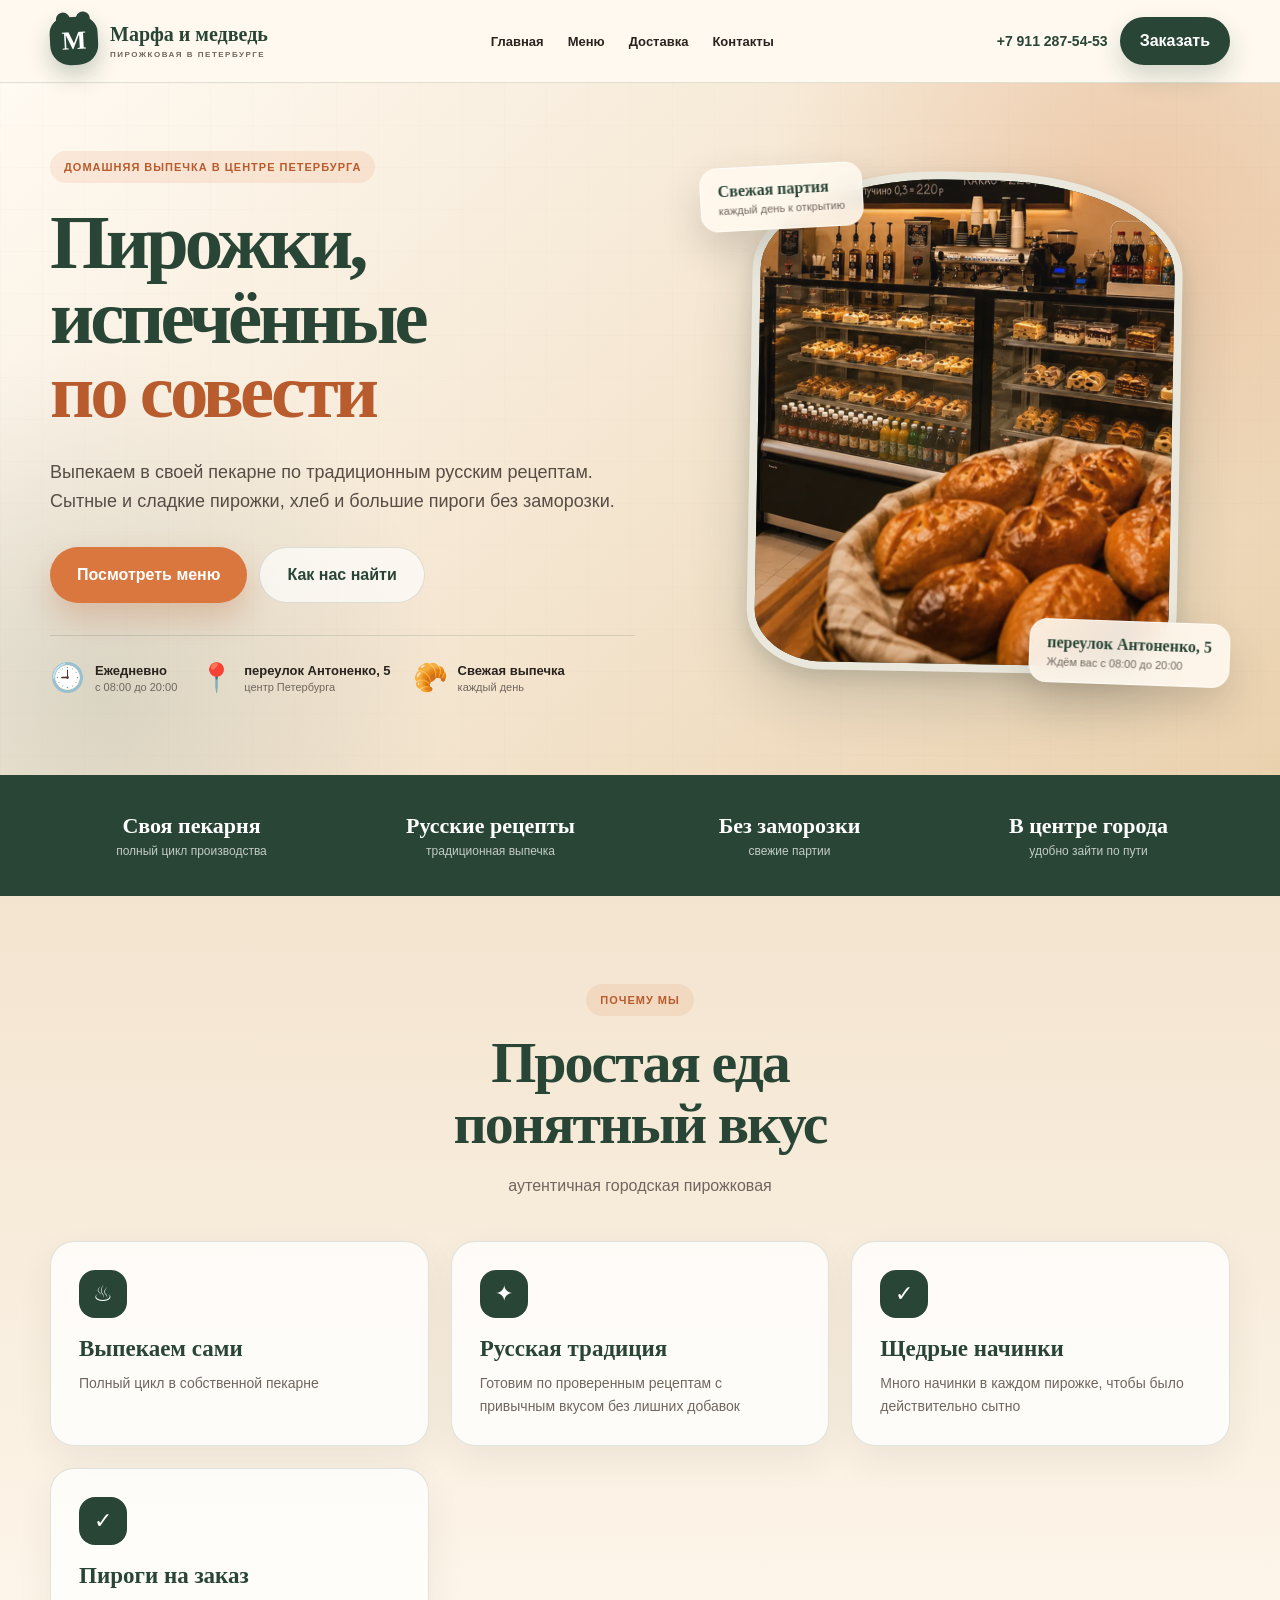
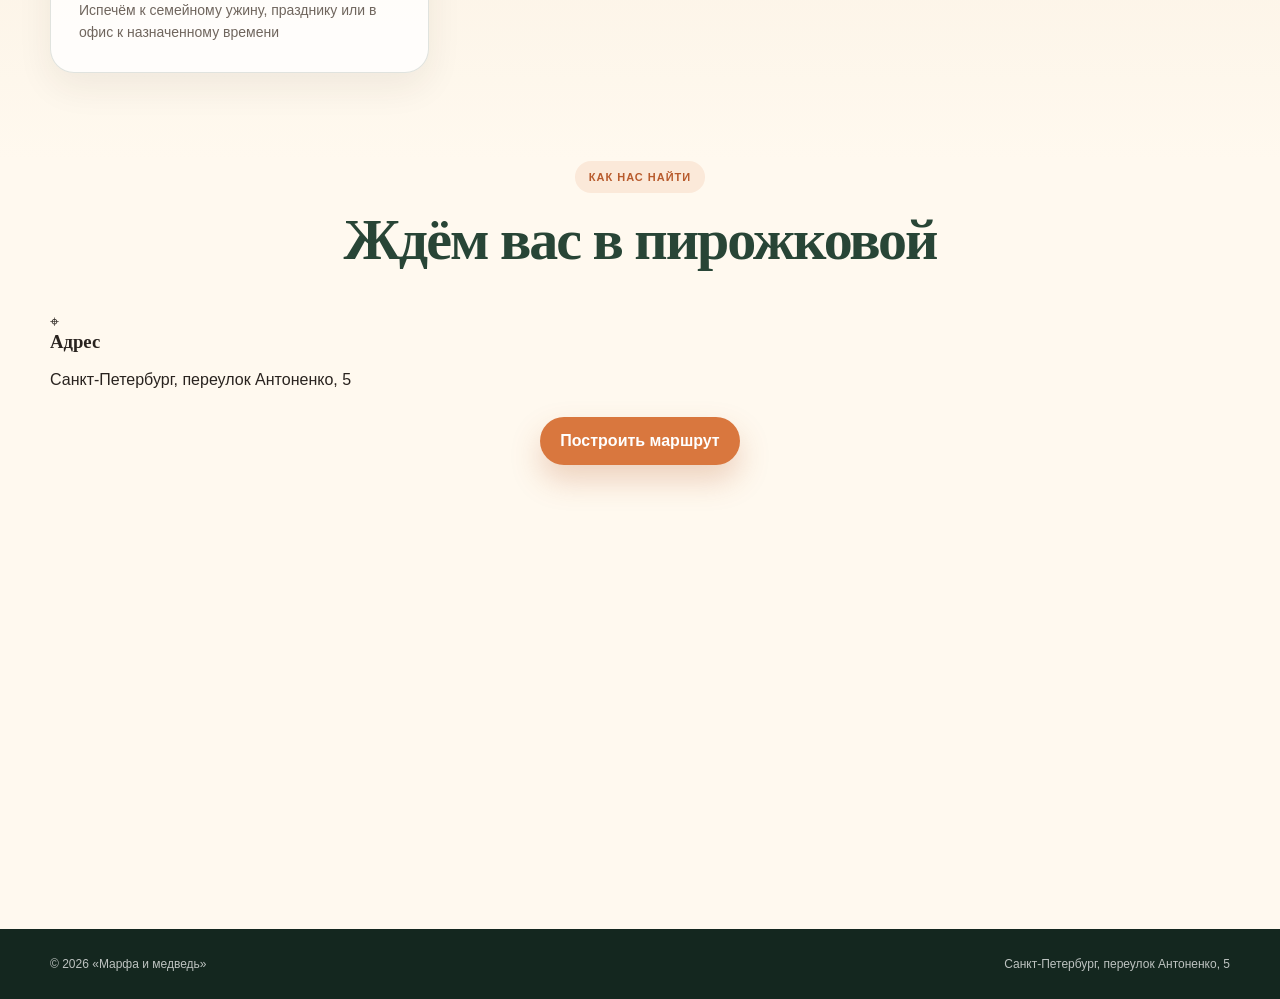
==== commit 5e554b5d: "Улучшить поисковую готовность сайта" ====
--- a/index.html
+++ b/index.html
@@ -5,18 +5,61 @@
 <meta charset="UTF-8">
 <meta name="viewport" content="width=device-width, initial-scale=1.0">
 <meta name="theme-color" content="#284536">
-<link rel="stylesheet" href="css/style.css?v=4">
+<link rel="stylesheet" href="css/style.css?v=13">
 <link rel="stylesheet" href="css/adaptive.css">
 <link rel="stylesheet" href="css/animation.css">
 
   <meta name="description" content="Пирожковая «Марфа и медведь» в Санкт-Петербурге. Свежая русская выпечка по традиционным рецептам.">
+  <link rel="canonical" href="https://vittowin.github.io/marfa/">
+  <link rel="icon" href="favicon.ico" sizes="any">
+  <link rel="icon" type="image/png" sizes="64x64" href="favicon.png">
+  <link rel="apple-touch-icon" sizes="180x180" href="apple-touch-icon.png">
+  <meta property="og:locale" content="ru_RU">
+  <meta property="og:type" content="website">
+  <meta property="og:site_name" content="Марфа и медведь">
+  <meta property="og:title" content="Марфа и медведь | Пирожковая в Санкт-Петербурге">
+  <meta property="og:description" content="Свежая русская выпечка по традиционным рецептам в центре Санкт-Петербурга.">
+  <meta property="og:url" content="https://vittowin.github.io/marfa/">
+  <meta property="og:image" content="https://vittowin.github.io/marfa/images/hero.webp">
+  <meta property="og:image:alt" content="Свежая выпечка пирожковой «Марфа и медведь»">
+  <meta name="twitter:card" content="summary_large_image">
   <title>Марфа и медведь | Пирожковая в Санкт-Петербурге</title>
+  <script type="application/ld+json">
+  {
+    "@context": "https://schema.org",
+    "@type": ["Bakery", "LocalBusiness"],
+    "@id": "https://vittowin.github.io/marfa/#bakery",
+    "name": "Марфа и медведь",
+    "description": "Пирожковая со свежей русской выпечкой по традиционным рецептам.",
+    "url": "https://vittowin.github.io/marfa/",
+    "image": "https://vittowin.github.io/marfa/images/hero.webp",
+    "telephone": "+79112875453",
+    "address": {
+      "@type": "PostalAddress",
+      "streetAddress": "переулок Антоненко, 5",
+      "addressLocality": "Санкт-Петербург",
+      "addressCountry": "RU"
+    },
+    "geo": {
+      "@type": "GeoCoordinates",
+      "latitude": 59.929723,
+      "longitude": 30.311556
+    },
+    "openingHoursSpecification": [{
+      "@type": "OpeningHoursSpecification",
+      "dayOfWeek": ["Monday", "Tuesday", "Wednesday", "Thursday", "Friday", "Saturday", "Sunday"],
+      "opens": "08:00",
+      "closes": "20:00"
+    }],
+    "hasMap": "https://yandex.com/maps/org/pirozhkovaya/111390859693/"
+  }
+  </script>
 </head>
 <body>
   
 <header class="site-header">
   <div class="container header-inner">
-    <a class="logo" href="index.html">
+    <a class="logo" href="./">
       <span class="logo-mark"><span>М</span></span>
       <span class="logo-copy">
         <strong>Марфа и медведь</strong>
@@ -25,7 +68,7 @@
     </a>
 
     <nav class="main-nav" aria-label="Основная навигация">
-      <a href="index.html">Главная</a>
+      <a href="./">Главная</a>
       <a href="menu.html">Меню</a>
       <a href="delivery.html">Доставка</a>
       <a href="contacts.html">Контакты</a>
@@ -40,7 +83,7 @@
     </div>
 
     <nav class="mobile-nav" aria-label="Мобильная навигация">
-      <a href="index.html">Главная</a>
+      <a href="./">Главная</a>
       <a href="menu.html">Меню</a>
       <a href="delivery.html">Доставка</a>
       <a href="contacts.html">Контакты</a>
@@ -175,21 +218,6 @@
       </div>
     </section>
 
-    <section class="section section--paper">
-      <div class="container">
-        <div class="section-heading reveal">
-          <span class="eyebrow">Скоро в пирожковой</span>
-          <h2>Завтраки, комбо и бонусы</h2>
-          <p>Блоки готовы для будущего запуска после утверждения экономики предложений.</p>
-        </div>
-
-        <div class="promo-grid">
-          <article class="promo-card reveal"><span class="status">Планируется</span><h3>Завтраки</h3><p>Свежая выпечка, горячий напиток и понятные утренние наборы.</p></article>
-          <article class="promo-card reveal"><span class="status">Планируется</span><h3>Комбо</h3><p>Два пирожка и напиток по фиксированной цене.</p></article>
-          <article class="promo-card reveal"><span class="status">Изучаем</span><h3>Бонусы</h3><p>Начисление по номеру телефона и предложения постоянным гостям.</p></article>
-        </div>
-      </div>
-    </section>
     <section class="contacts-section" id="contacts">
   <div class="container">
     <div class="section-heading">
--- a/css/style.css
+++ b/css/style.css
@@ -614,53 +614,6 @@
   font-size: 22px;
 }
 
-/* Промо-карточки */
-
-.promo-grid {
-  display: grid;
-  grid-template-columns: repeat(3, 1fr);
-  gap: 20px;
-}
-
-.promo-card {
-  min-height: 260px;
-  padding: 28px;
-  border-radius: 26px;
-  color: #ffffff;
-  background: var(--green);
-}
-
-.promo-card:nth-child(2) {
-  background: var(--orange);
-}
-
-.promo-card:nth-child(3) {
-  background: #6f4934;
-}
-
-.promo-card h3 {
-  margin: 42px 0 0;
-  font-size: 30px;
-  line-height: 1.05;
-}
-
-.promo-card p {
-  margin: 12px 0 0;
-  color: rgba(255, 255, 255, 0.82);
-  font-size: 14px;
-  line-height: 1.55;
-}
-
-.status {
-  display: inline-flex;
-  padding: 7px 10px;
-  border-radius: 999px;
-  background: rgba(255, 255, 255, 0.18);
-  font-size: 10px;
-  font-weight: 800;
-  text-transform: uppercase;
-}
-
 /* Заголовки внутренних страниц */
 
 .page-hero {
@@ -796,8 +749,7 @@
     grid-template-columns: repeat(2, 1fr);
   }
 
-  .card-grid,
-  .promo-grid {
+  .card-grid {
     grid-template-columns: 1fr;
   }
 }
@@ -810,12 +762,14 @@
   .fact-icon {
     font-size: 25px;
   }
+}
+
 .contact-actions {
-    margin-top: 28px;
-    display: flex;
-    justify-content: center;
+  margin-top: 28px;
+  display: flex;
+  justify-content: center;
 }
 
 .contact-actions .button {
-    display: inline-flex;
-}+  display: inline-flex;
+}
--- a/css/adaptive.css
+++ b/css/adaptive.css
@@ -82,9 +82,6 @@
     grid-template-columns: repeat(2, 1fr);
   }
 
-  .promo-grid {
-    grid-template-columns: 1fr;
-  }
 }
 
 @media (max-width: 650px) {
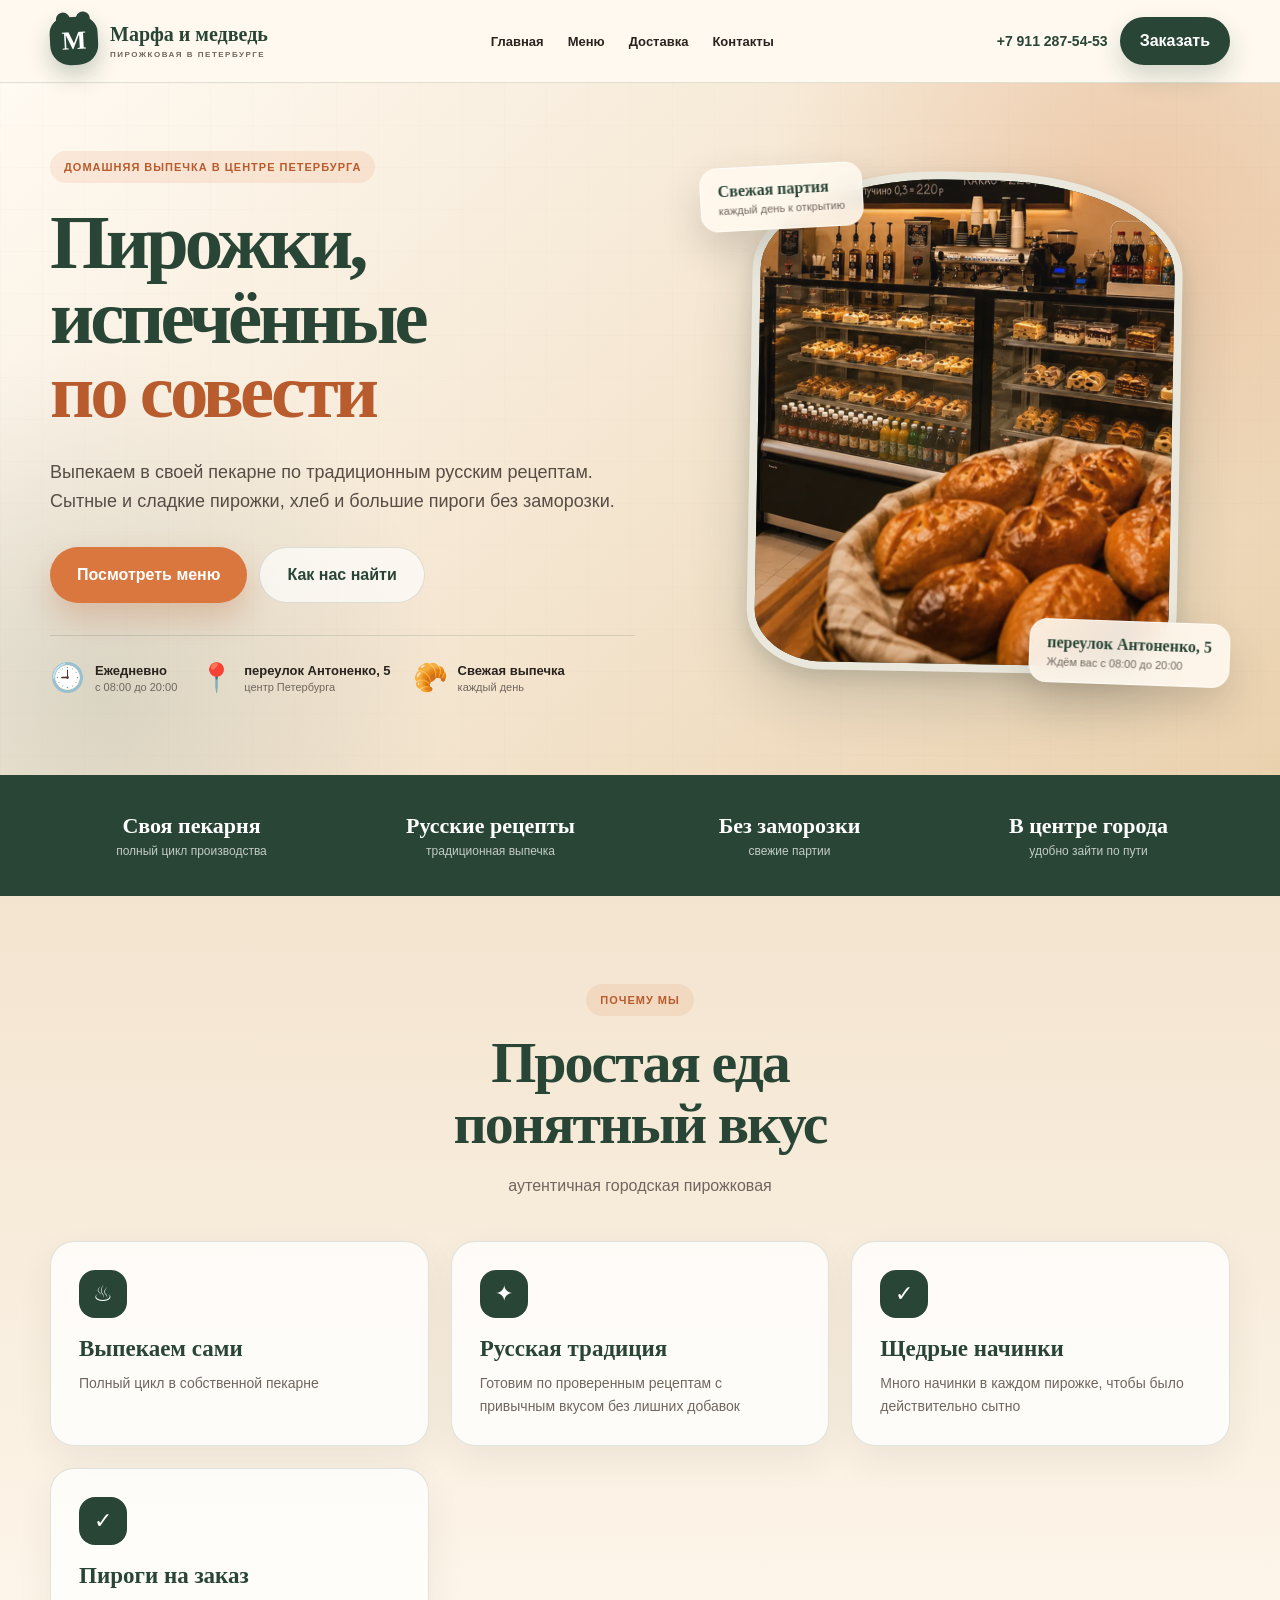
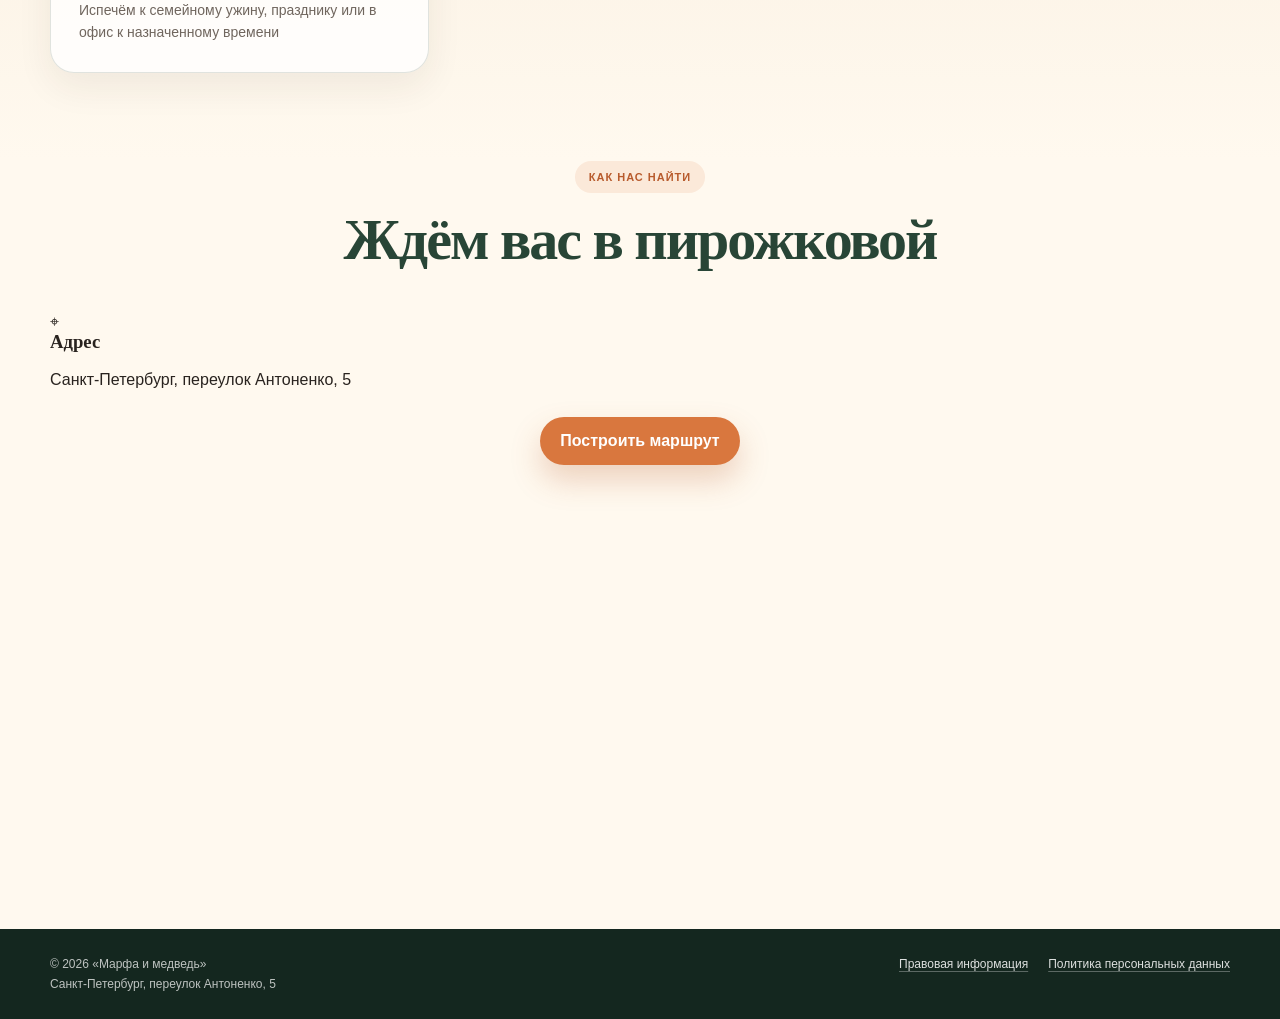
==== commit 18b43700: "Добавить правовую информацию и политику данных" ====
--- a/index.html
+++ b/index.html
@@ -5,8 +5,8 @@
 <meta charset="UTF-8">
 <meta name="viewport" content="width=device-width, initial-scale=1.0">
 <meta name="theme-color" content="#284536">
-<link rel="stylesheet" href="css/style.css?v=13">
-<link rel="stylesheet" href="css/adaptive.css">
+<link rel="stylesheet" href="css/style.css?v=14">
+<link rel="stylesheet" href="css/adaptive.css?v=13">
 <link rel="stylesheet" href="css/animation.css">
 
   <meta name="description" content="Пирожковая «Марфа и медведь» в Санкт-Петербурге. Свежая русская выпечка по традиционным рецептам.">
@@ -267,8 +267,14 @@
   
 <footer class="site-footer">
   <div class="container footer-grid">
-    <span>© 2026 «Марфа и медведь»</span>
-    <span>Санкт-Петербург, переулок Антоненко, 5</span>
+    <div class="footer-copy">
+      <span>© 2026 «Марфа и медведь»</span>
+      <span>Санкт-Петербург, переулок Антоненко, 5</span>
+    </div>
+    <nav class="footer-links" aria-label="Правовая информация">
+      <a href="legal.html">Правовая информация</a>
+      <a href="privacy.html">Политика персональных данных</a>
+    </nav>
   </div>
 </footer>
 
--- a/css/style.css
+++ b/css/style.css
@@ -649,8 +649,33 @@
 .footer-grid {
   display: flex;
   justify-content: space-between;
+  align-items: flex-start;
   gap: 20px;
   flex-wrap: wrap;
+}
+
+.footer-copy {
+  display: grid;
+  gap: 6px;
+}
+
+.footer-links {
+  display: flex;
+  flex-wrap: wrap;
+  justify-content: flex-end;
+  gap: 10px 20px;
+}
+
+.footer-links a {
+  color: rgba(255, 255, 255, 0.86);
+  text-decoration: underline;
+  text-decoration-color: rgba(255, 255, 255, 0.3);
+  text-underline-offset: 3px;
+}
+
+.footer-links a:hover {
+  color: #ffffff;
+  text-decoration-color: currentColor;
 }
 
 /* Адаптив главного экрана */
--- a/css/adaptive.css
+++ b/css/adaptive.css
@@ -158,4 +158,8 @@
   .footer-grid {
     flex-direction: column;
   }
+
+  .footer-links {
+    justify-content: flex-start;
+  }
 }
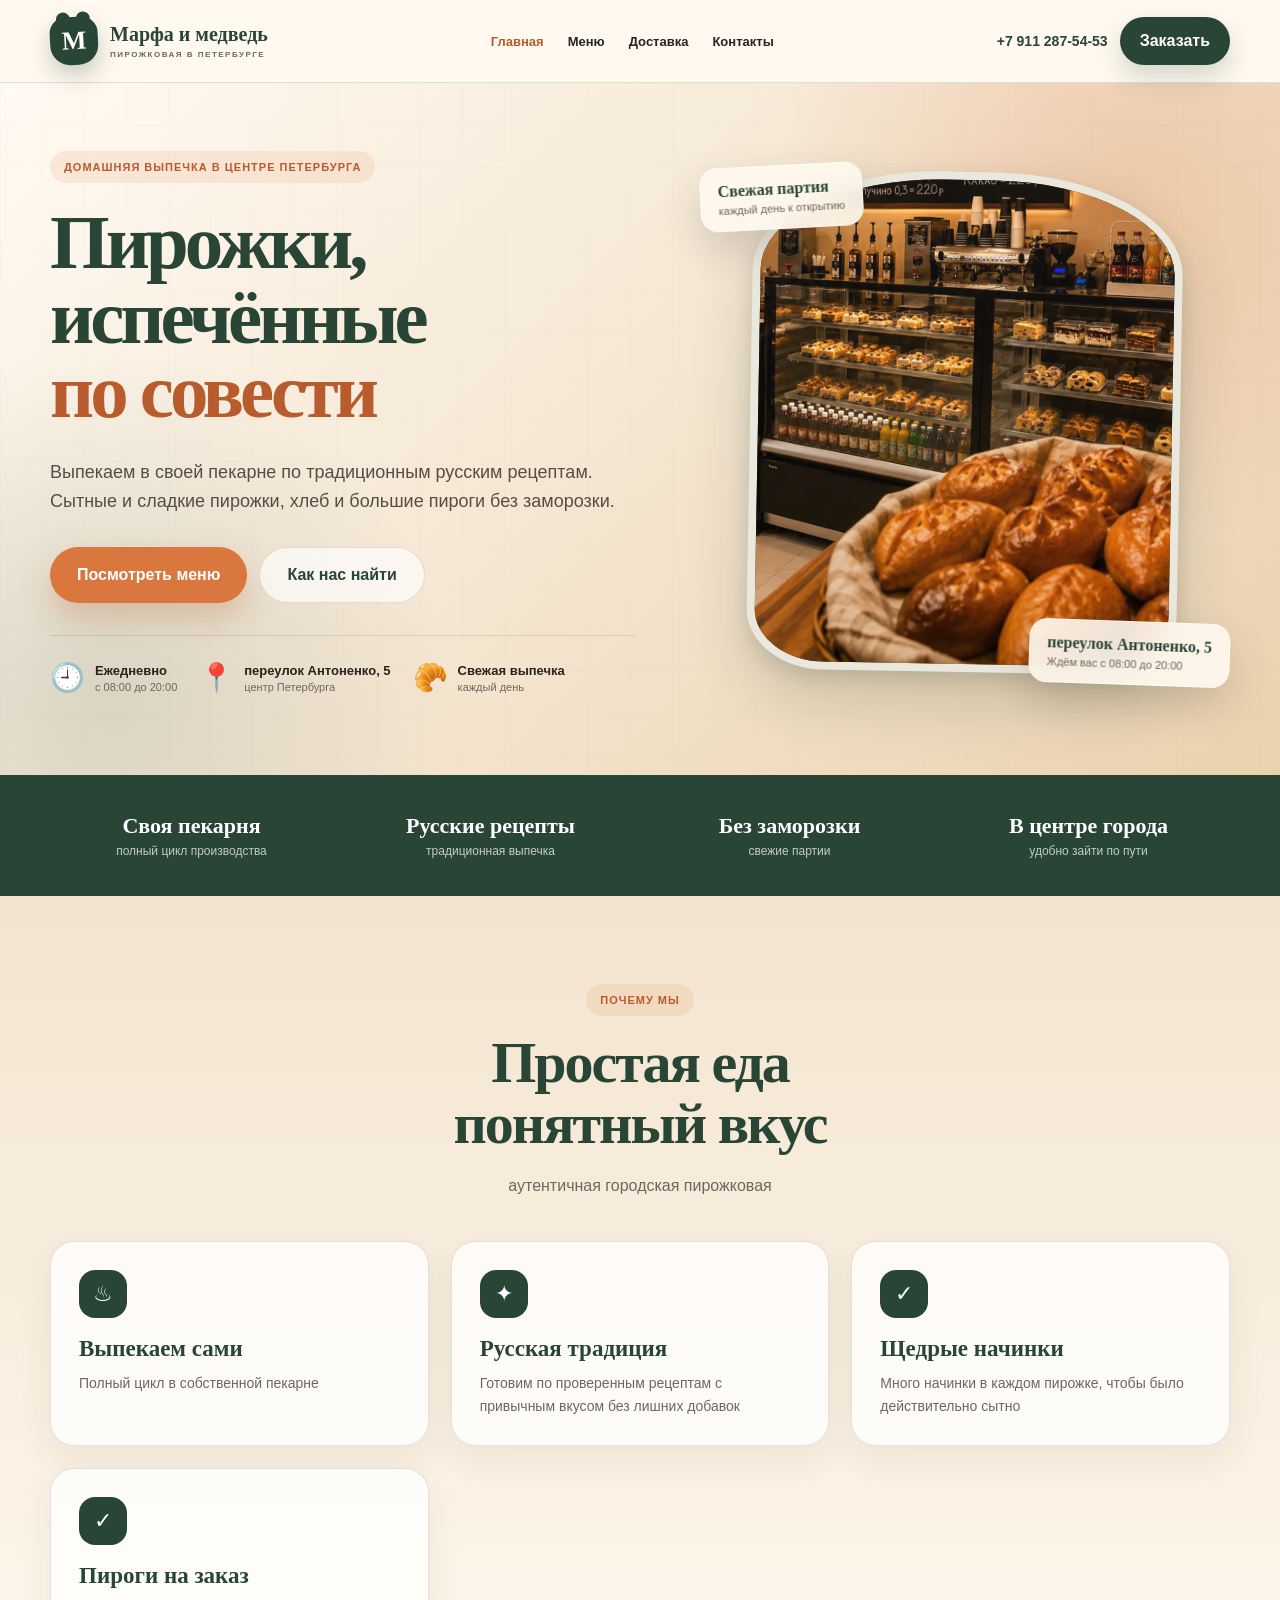
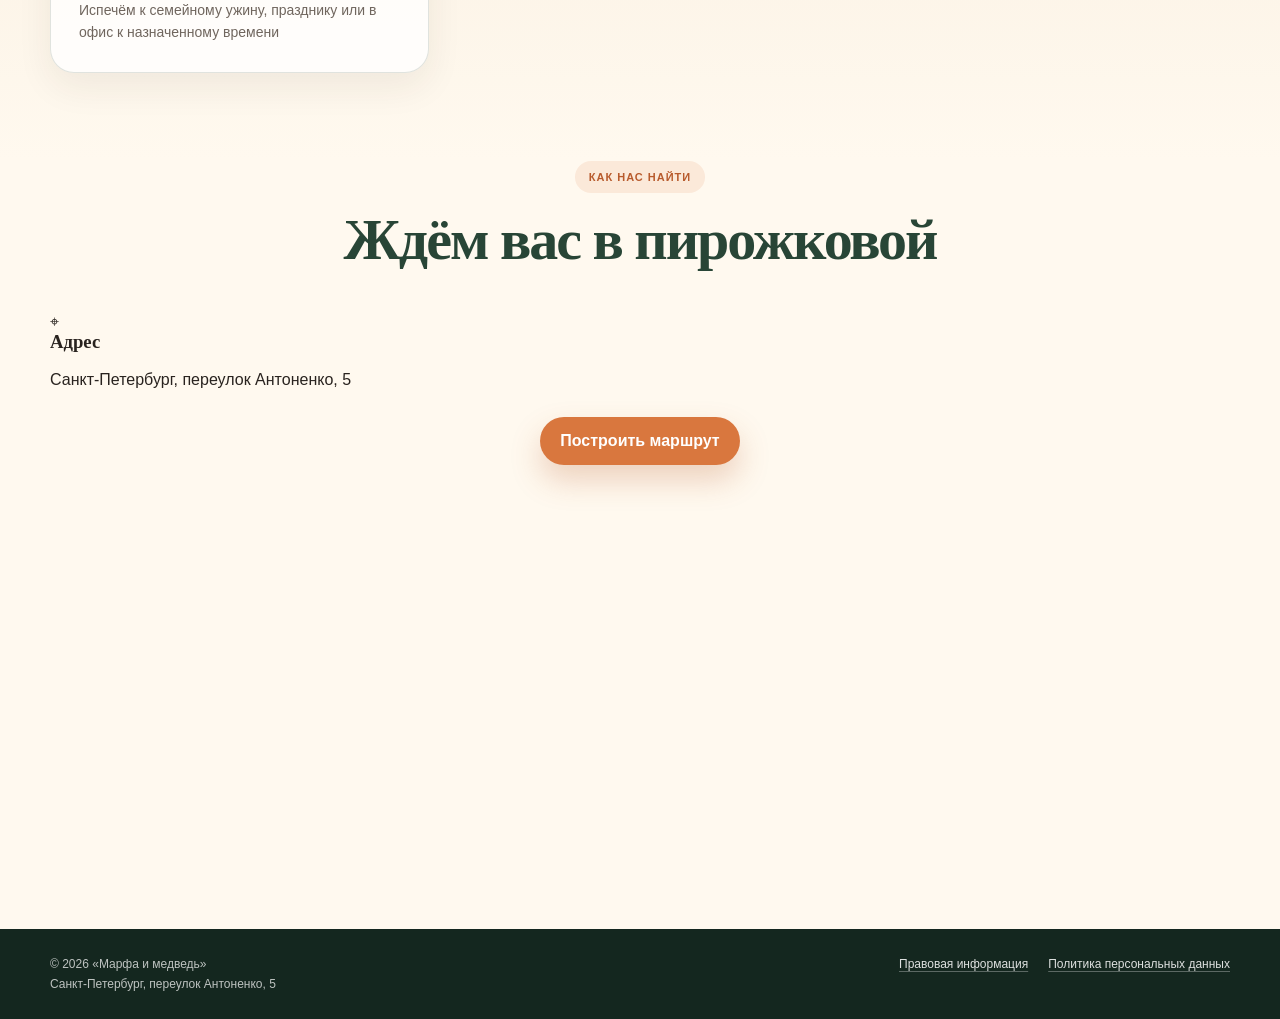
==== commit 3d232faf: "Улучшить доступность навигации и корзины" ====
--- a/index.html
+++ b/index.html
@@ -5,8 +5,8 @@
 <meta charset="UTF-8">
 <meta name="viewport" content="width=device-width, initial-scale=1.0">
 <meta name="theme-color" content="#284536">
-<link rel="stylesheet" href="css/style.css?v=14">
-<link rel="stylesheet" href="css/adaptive.css?v=13">
+<link rel="stylesheet" href="css/style.css?v=15">
+<link rel="stylesheet" href="css/adaptive.css?v=14">
 <link rel="stylesheet" href="css/animation.css">
 
   <meta name="description" content="Пирожковая «Марфа и медведь» в Санкт-Петербурге. Свежая русская выпечка по традиционным рецептам.">
@@ -68,7 +68,7 @@
     </a>
 
     <nav class="main-nav" aria-label="Основная навигация">
-      <a href="./">Главная</a>
+      <a class="active" href="./" aria-current="page">Главная</a>
       <a href="menu.html">Меню</a>
       <a href="delivery.html">Доставка</a>
       <a href="contacts.html">Контакты</a>
@@ -77,13 +77,13 @@
     <div class="header-actions">
       <a class="header-phone" href="tel:+79112875453">+7 911 287-54-53</a>
       <a class="button button--green" href="menu.html">Заказать</a>
-      <button class="menu-toggle" type="button" aria-label="Открыть меню">
+      <button class="menu-toggle" type="button" aria-label="Открыть меню" aria-controls="mobileNav" aria-expanded="false">
         <span></span><span></span><span></span>
       </button>
     </div>
 
-    <nav class="mobile-nav" aria-label="Мобильная навигация">
-      <a href="./">Главная</a>
+    <nav class="mobile-nav" id="mobileNav" aria-label="Мобильная навигация">
+      <a class="active" href="./" aria-current="page">Главная</a>
       <a href="menu.html">Меню</a>
       <a href="delivery.html">Доставка</a>
       <a href="contacts.html">Контакты</a>
@@ -278,6 +278,6 @@
   </div>
 </footer>
 
-  <script src="js/app.js"></script>
+  <script src="js/app.js?v=13"></script>
 </body>
 </html>
--- a/css/style.css
+++ b/css/style.css
@@ -10,6 +10,7 @@
   --muted: #70665e;
   --line: rgba(40, 69, 54, 0.14);
   --shadow: 0 22px 60px rgba(55, 42, 30, 0.12);
+  --focus-ring: #1467d8;
   --radius: 24px;
   --container: 1180px;
 }
@@ -49,6 +50,15 @@
 
 button {
   cursor: pointer;
+}
+
+:where(a, button, input, textarea, select, [tabindex]):focus-visible {
+  outline: 3px solid var(--focus-ring);
+  outline-offset: 3px;
+}
+
+button:disabled {
+  cursor: not-allowed;
 }
 
 img,
@@ -276,7 +286,8 @@
 }
 
 .main-nav a:hover,
-.main-nav a.active {
+.main-nav a.active,
+.main-nav a[aria-current="page"] {
   color: var(--orange-dark);
 }
 
--- a/css/adaptive.css
+++ b/css/adaptive.css
@@ -55,6 +55,11 @@
     padding: 11px;
     border-radius: 12px;
     font-weight: 800;
+  }
+
+  .mobile-nav a[aria-current="page"] {
+    color: white;
+    background: var(--green);
   }
 
   .hero-grid {
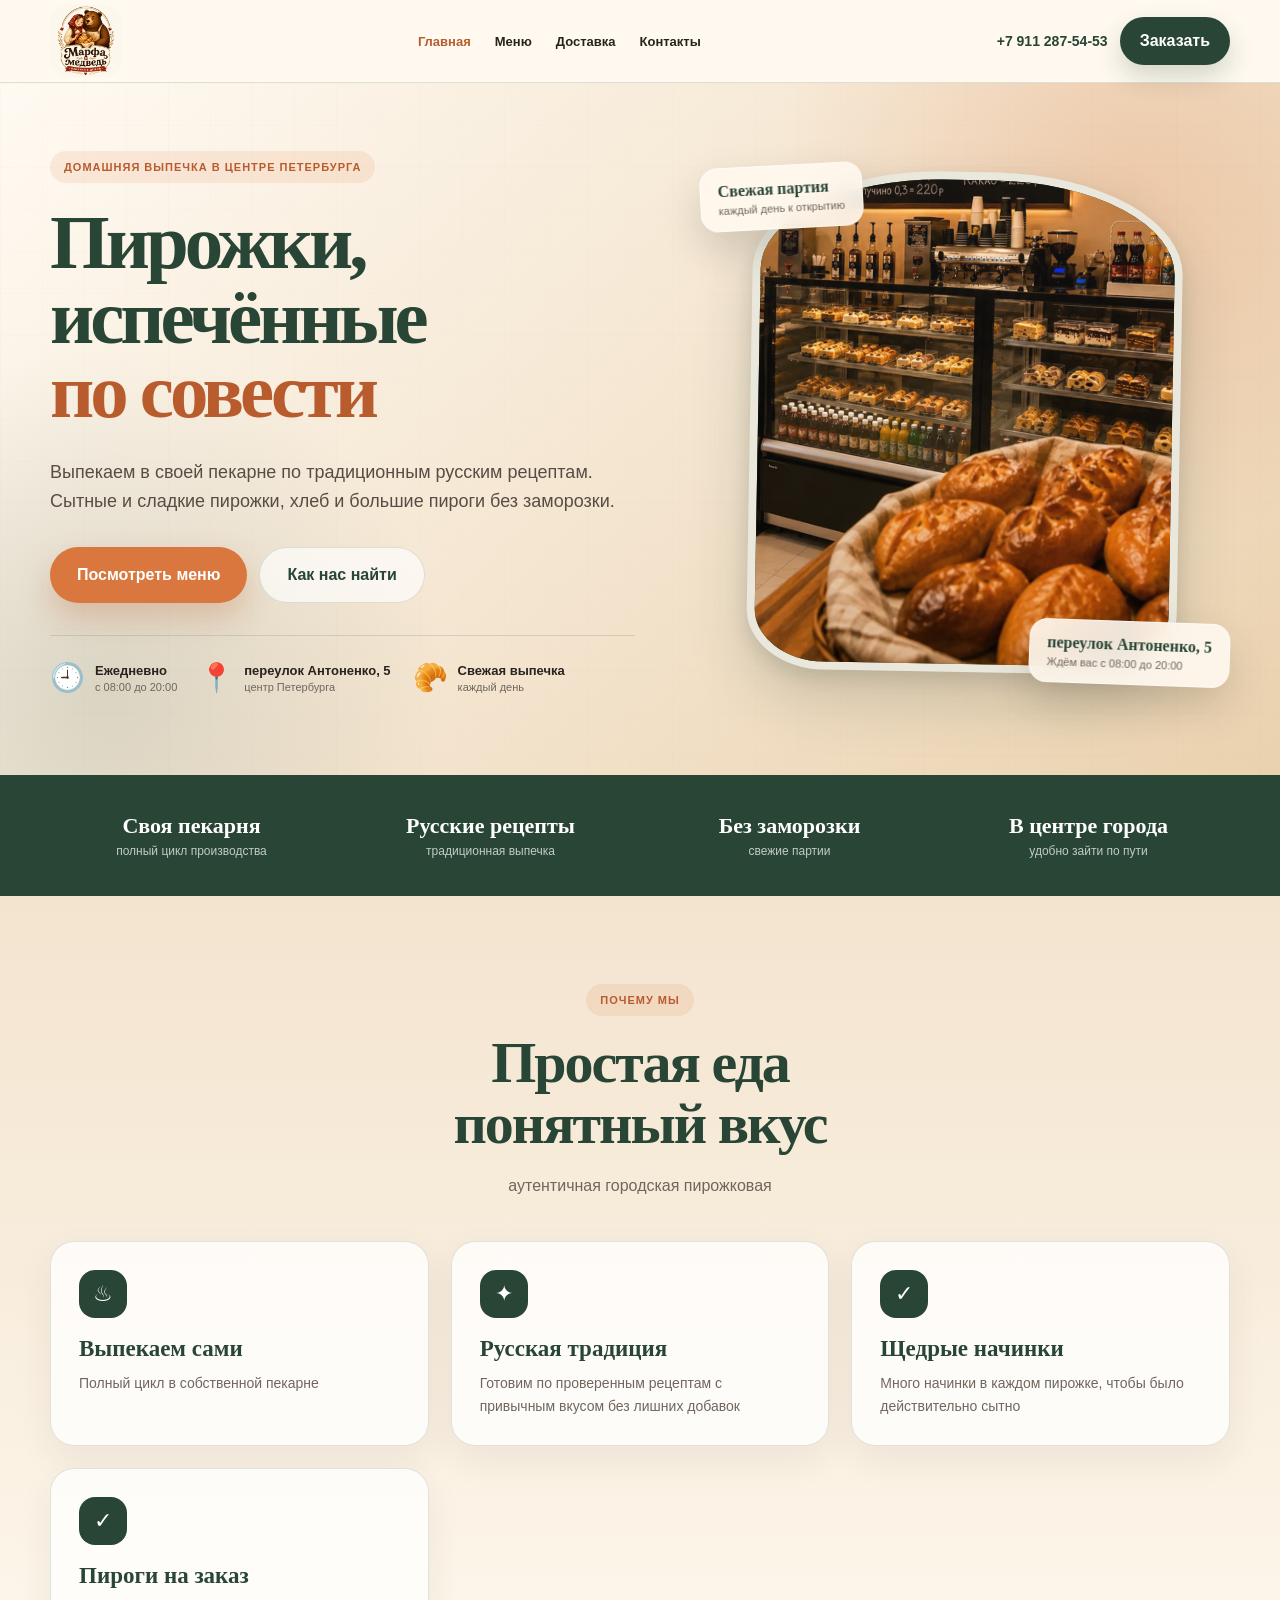
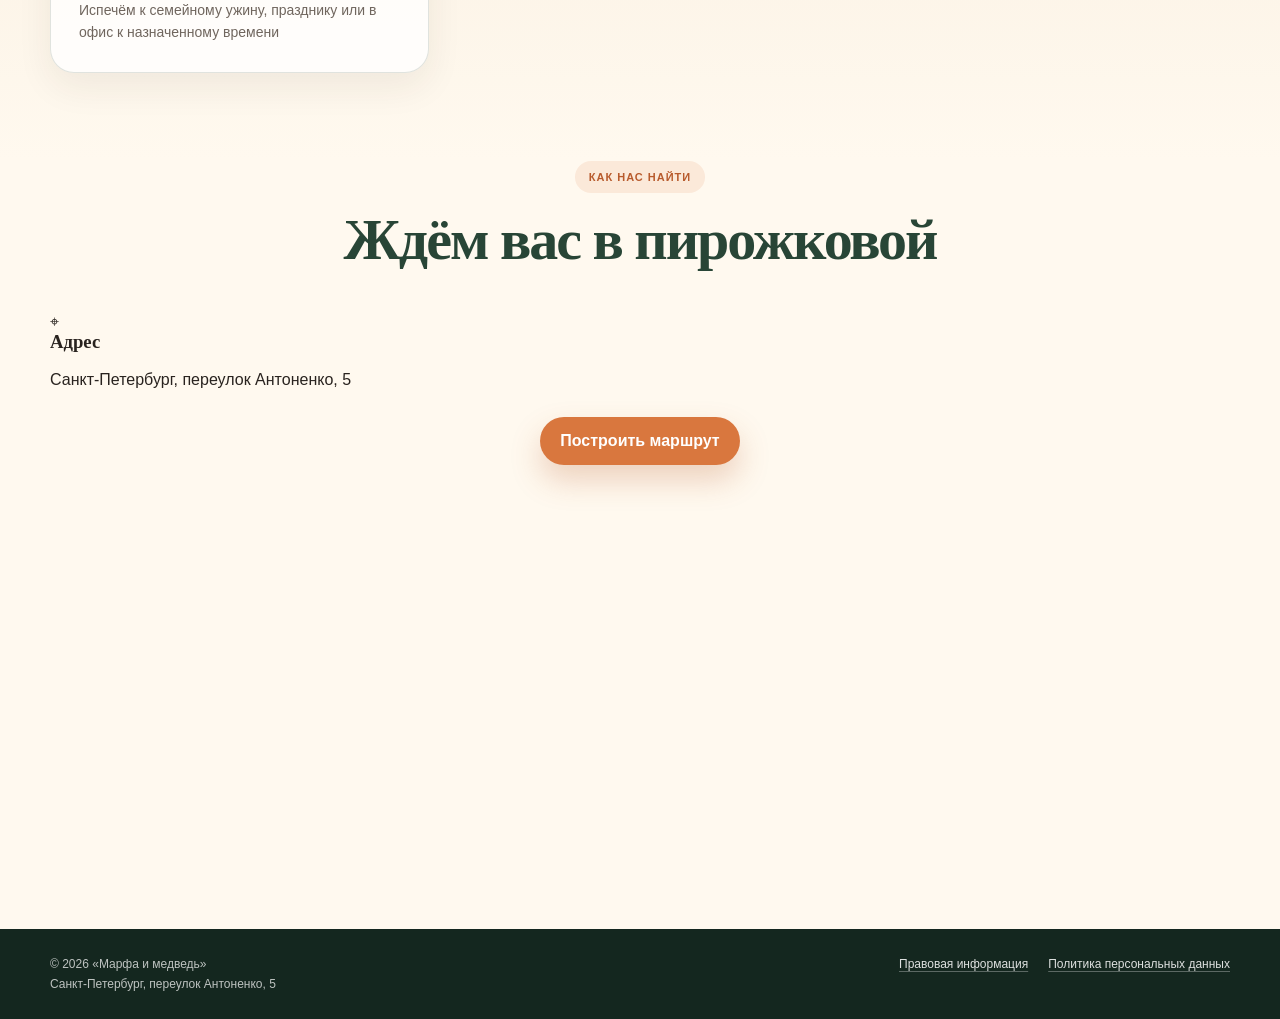
==== commit 69c93a1a: "Заменить логотип в шапке сайта" ====
--- a/index.html
+++ b/index.html
@@ -59,12 +59,8 @@
   
 <header class="site-header">
   <div class="container header-inner">
-    <a class="logo" href="./">
-      <span class="logo-mark"><span>М</span></span>
-      <span class="logo-copy">
-        <strong>Марфа и медведь</strong>
-        <small>Пирожковая в Петербурге</small>
-      </span>
+    <a class="logo" href="./" aria-label="Марфа и медведь — на главную">
+      <img class="logo-image" src="images/logo/marfa-logo.png" alt="Марфа и медведь — пекарня с душой" width="72" height="72">
     </a>
 
     <nav class="main-nav" aria-label="Основная навигация">
--- a/css/style.css
+++ b/css/style.css
@@ -209,70 +209,15 @@
 .logo {
   display: flex;
   align-items: center;
-  gap: 12px;
   flex-shrink: 0;
 }
 
-.logo-mark {
-  position: relative;
-  display: grid;
-  place-items: center;
-  width: 48px;
-  height: 48px;
-  color: #ffffff;
-  background: var(--green);
-  border-radius: 16px 16px 20px 20px;
-  box-shadow: 0 10px 22px rgba(40, 69, 54, 0.25);
-  transform: rotate(-3deg);
-}
-
-.logo-mark::before,
-.logo-mark::after {
-  content: "";
-  position: absolute;
-  top: -5px;
-  width: 14px;
-  height: 14px;
-  background: var(--green);
-  border-radius: 50% 50% 4px 4px;
-}
-
-.logo-mark::before {
-  left: 7px;
-  transform: rotate(-16deg);
-}
-
-.logo-mark::after {
-  right: 7px;
-  transform: rotate(16deg);
-}
-
-.logo-mark span {
-  position: relative;
-  z-index: 2;
-  font-family: Georgia, serif;
-  font-size: 26px;
-  font-weight: 700;
-}
-
-.logo-copy strong,
-.logo-copy small {
-  display: block;
-}
-
-.logo-copy strong {
-  color: var(--green);
-  font-family: Georgia, serif;
-  font-size: 20px;
-}
-
-.logo-copy small {
-  margin-top: 4px;
-  color: var(--muted);
-  font-size: 8px;
-  font-weight: 800;
-  letter-spacing: 1.5px;
-  text-transform: uppercase;
+.logo-image {
+  display: block;
+  width: 72px;
+  height: 72px;
+  object-fit: contain;
+  border-radius: 18px;
 }
 
 .main-nav {
--- a/css/adaptive.css
+++ b/css/adaptive.css
@@ -152,12 +152,10 @@
     grid-template-columns: 1fr;
   }
 
-  .logo-copy strong {
-    font-size: 17px;
-  }
-
-  .logo-copy small {
-    display: none;
+  .logo-image {
+    width: 64px;
+    height: 64px;
+    border-radius: 16px;
   }
 
   .footer-grid {
@@ -168,3 +166,11 @@
     justify-content: flex-start;
   }
 }
+
+@media (max-width: 520px) {
+  .logo-image {
+    width: 56px;
+    height: 56px;
+    border-radius: 14px;
+  }
+}
